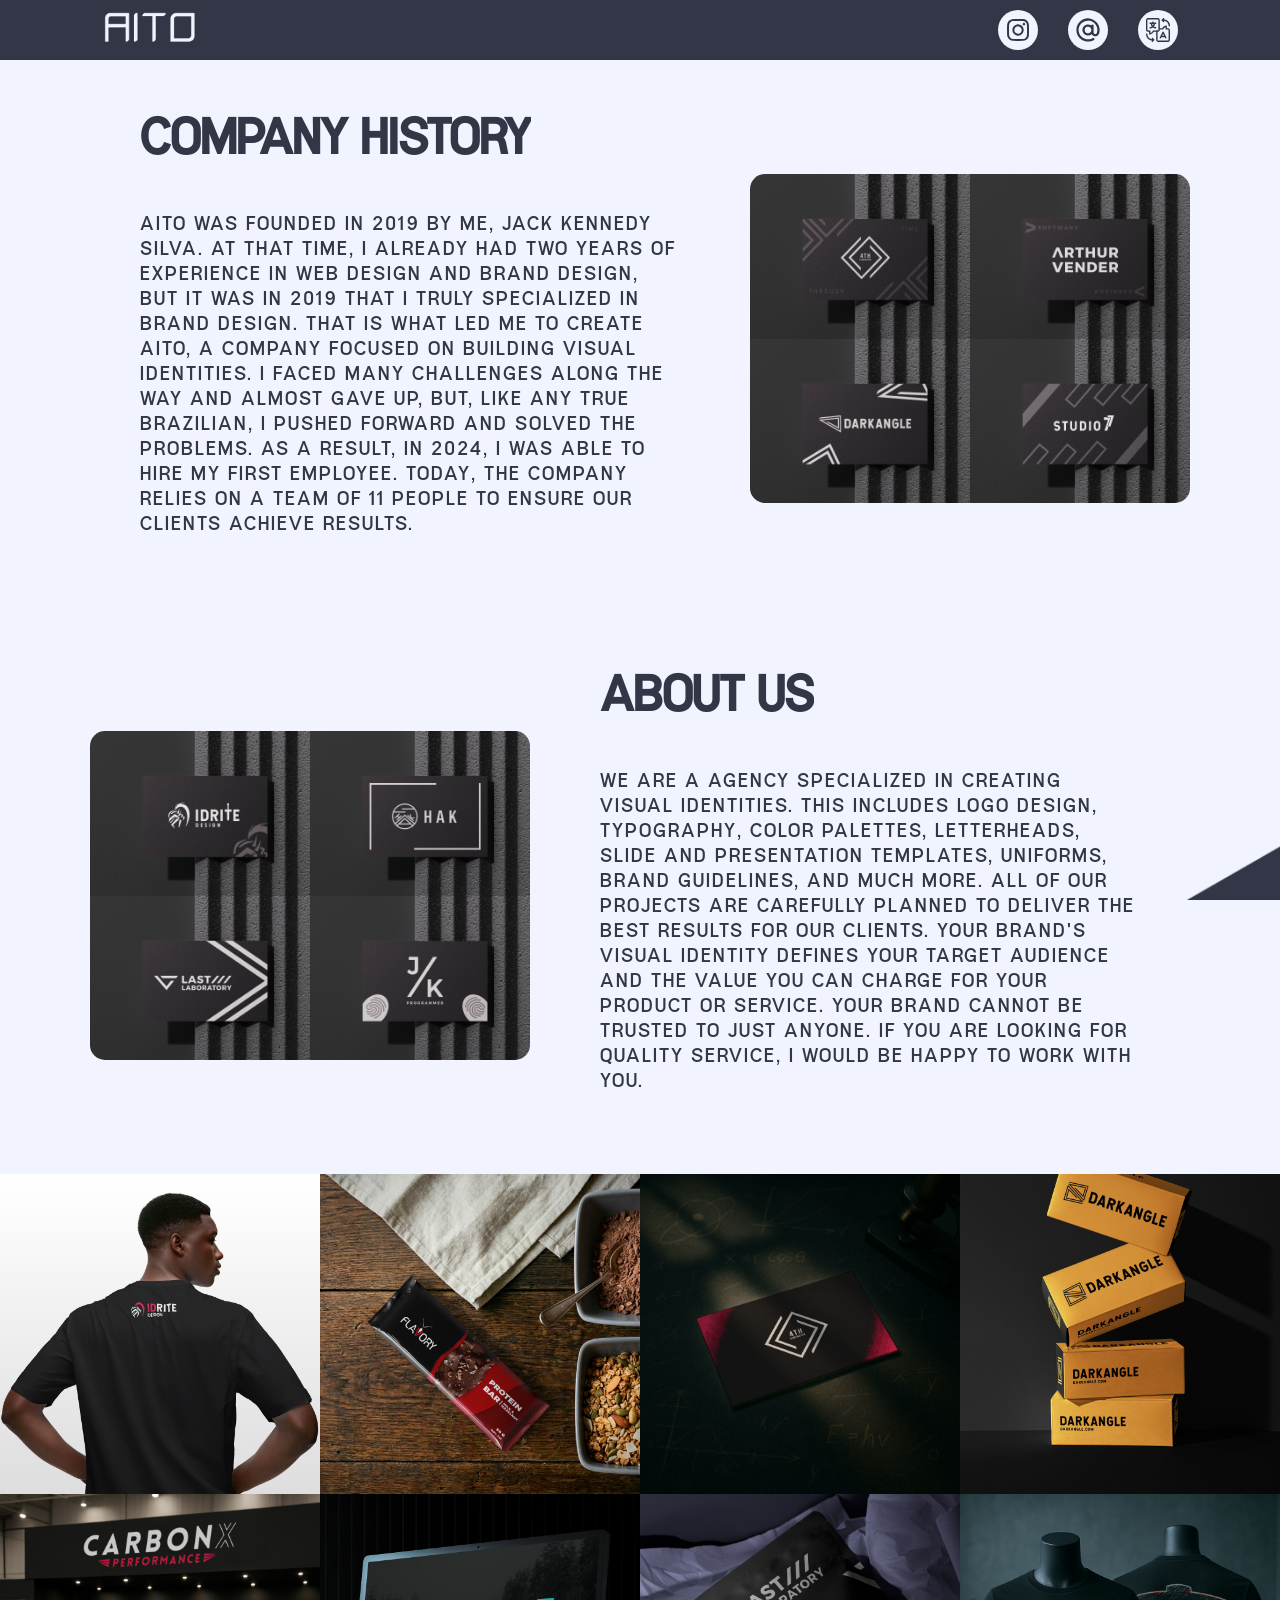
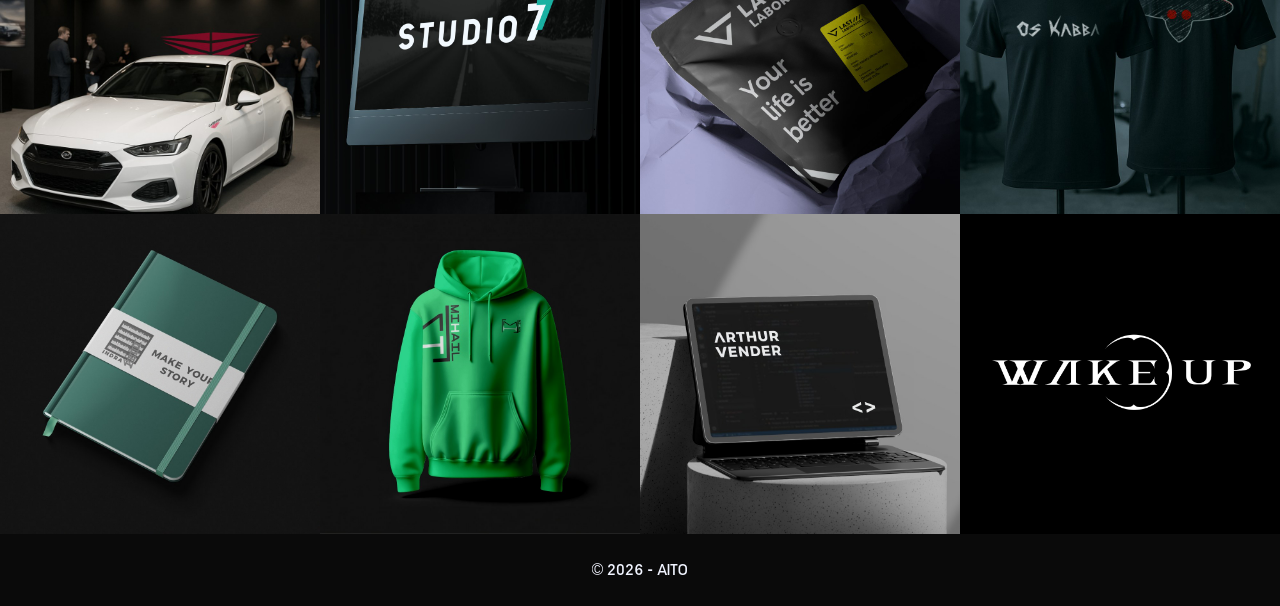
==== index.html @ 6f471131 "melhorias" ====
<!DOCTYPE html>
<html lang="en">
<head>
    <meta charset="UTF-8">
    <meta http-equiv="X-UA-Compatible" content="IE=edge">
    <meta name="viewport" content="width=device-width, initial-scale=1.0">
    <title>AITO</title>
   <link rel="shortcut icon" href="image/ico-p.ico" type="image/x-icon">
    <link rel="stylesheet" href="style/all.css">
</head>
<body>
    <nav>
        <a href="/"><img src="image/aito3.png" alt="" class="logo"></a>
        <div class="redes">
            <a href="https://www.instagram.com/aittobranding/"
             class="rds1 ani" target="_blank">
                <img src="image/instagram.svg" alt="">
            </a>
            <a href="mailto:aittobranding@gmail.com"
             class="rds2 ani" target="_blank">
                <img src="image/arroba.svg" alt="">
            </a>
              <a href="Pt-br.html"
             class="rds3 ani" target="_parent">
                <img src="image/traducao.svg" alt="">
            </a>
        </div>
    </nav>
    <img src="image/Mockup2.jpg" alt="" class="idrite">
    <main>
        <section class="abo">
            <div class="about">
                <div class="title">
                    <h2>Company History</h2>
                </div>
                <p class="iam">
                    AITO was founded in 2019 by me, Jack Kennedy Silva. At that time, I already had two years of experience in web design and brand design, but it was in 2019 that I truly specialized in brand design. That is what led me to create AITO, a company focused on building visual identities.

                    I faced many challenges along the way and almost gave up, but, like any true Brazilian, I pushed forward and solved the problems. As a result, in 2024, I was able to hire my first employee. Today, the company relies on a team of 11 people to ensure our clients achieve results.
                </p>
            </div>
            <div class="image">
                <img src="image/mockups/4th.jpg" alt="" class="img">
                <img src="image/mockups/arthur.jpg" alt="" class="img ">
                <img src="image/mockups/darkangle.jpg" alt="" class="img">
                <img src="image/mockups/studio7.jpg" alt="" class="img">
            </div>
            
            <div class="image">
                <img src="image/mockups/idrite.jpg" alt="" class="img tira">
                <img src="image/mockups/hak.jpg" alt="" class="img tira">
                <img src="image/mockups/last-lab.jpg" alt="" class="img tira">
                <img src="image/mockups/jk.jpg" alt="" class="img tira">
            </div>
            <div class="skill">
                <div class="title">
                    <h2>ABOUT US</h2>
                </div>
                <p class="iam">
                    We are a agency specialized in creating visual identities. This includes logo design, typography, color palettes, letterheads, slide and presentation templates, uniforms, brand guidelines, and much more. All of our projects are carefully planned to deliver the best results for our clients.

                    Your brand's visual identity defines your target audience and the value you can charge for your product or service. Your brand cannot be trusted to just anyone. If you are looking for quality service, I would be happy to work with you.
                </p>
            </div>
        </section>
        <section class="port-img">
            <img class="imgp" src="image/port/idrite/id.jpg" alt="">
            <img class="imgp" src="image/port/Flavory/Flavory.jpg" alt="">
            <img class="imgp" src="image/port/4th/4th1.jpg" alt="">
            <img class="imgp" src="image/port/dark/dark1.jpg" alt="">
            <img class="imgp" src="image/port/carbon/carb1.jpg" alt="">
            <img class="imgp" src="image/port/studio7/studio2.jpg" alt="">
            <img class="imgp" src="image/port/last/last1.jpg" alt="">
            <img class="imgp" src="image/port/os kabba/kabba1.jpg" alt="">
            <img class="imgp" src="image/port/indra/indra.jpg" alt="">
            <img class="imgp" src="image/port/mihail/mihail.jpg" alt="">
            <img class="imgp" src="image/port/arthur/vender.jpg" alt="">
            <img class="imgp" src="image/port/wake up/wake up2.png" alt="">
        </section>
    </main>
    <footer>
        <p>&copy 2026 - AITO</p>
    </footer>
</body>
</html>
---- style/all.css ----
@charset "UTF-8";

@font-face {
    font-family: "Halfre";
    src: url("../font/halfre.otf"); /* para IE */
    src: local("halfre"), url("../font/halfre.otf") format("truetype");
}
:root {
    --color1: #0a0a0a;
    --color2: #f1f4ff;
    --color3: #D0C8B4;
    --color4: #323646;
}
* {
    font-family: "halfre", Arial, Helvetica, sans-serif;
    margin: 0;
    padding: 0;
    overflow-x: hidden;
    box-sizing: border-box;
    color: var(--color4);
    transition: .2s;
    text-transform: uppercase;
}
html {
    scrollbar-width: none;
}
::-webkit-scrollbar {
    display: none;
}
body {
    background: var(--color2);
}
h2 {
    color: var(--color4);
}
a {
    text-decoration: none;
    color: var(--color1);
    transition: .3s;
    letter-spacing: 3px;
}
nav {
    display: flex;
    flex-direction: row;
    justify-content: space-between;
    align-items: center;
    width: 100vw;
    height: auto;
    background: var(--color4);
    padding: 5px 8%;
    padding-top: 5px;
}
.idrite {
    display: none;
}
.logo {
    height: 31px;
    width: 95px;
}
.rds1 {
   display: flex;
    justify-content: center;
    align-items: center;
    width: 40px;
    height: 40px;
    background: var(--color2);
    padding: 8px;
    border-radius: 50%;
    overflow: hidden;
}
.rds1 img {
    width: 40px;
    height: 22px;
}
.rds2 {
    display: flex;
    justify-content: center;
    align-items: center;
    width: 40px;
    height: 40px;
    background: var(--color2);
    padding: 8px;
    border-radius: 50%;
    overflow: hidden;
}
.rds3 {
    display: flex;
    justify-content: center;
    align-items: center;
    width: 40px;
    height: 40px;
    background: var(--color2);
    padding: 8px;
    border-radius: 50%;
    overflow: hidden;
}
.rds4 {
    display: flex;
    justify-content: center;
    align-items: center;
    width: 40px;
    height: 40px;
    background: var(--color3);
    padding: 8px;
    border-radius: 50%;
    overflow: hidden;
}
.ani:hover {
    animation: .2;
    display: flex;
    justify-content: center;
    align-items: center;
    width: 40px;
    height: 40px;
    background: var(--color2);
    padding: 8px;
    border-radius: 20%;
    overflow: hidden;
}
.ani1:hover {
    animation: .2;
    display: flex;
    justify-content: center;
    align-items: center;
    width: 40px;
    height: 40px;
    background: var(--color3);
    padding: 8px;
    border-radius: 20%;
    overflow: hidden;
}
.redes {
    display: flex;
    justify-content: flex-end;
    align-items: center;
    width: 50%;
    height: 50px;
    gap: 30px;
}
.main {
    display: flex;
    justify-content: center;
    align-items: center;
    height: 100vh;
    width: 100vw;
    background: var(--color2);
}
section{
    display: flex;
    flex-direction: column;
    align-items: center;
    justify-content: center;
    flex-wrap: wrap;
    width: 100vw;
    margin: auto;
    height: auto;
}
::selection{
    background: var(--color4);
    color: var(--color3);
}
.iam {
    font-size: 1.3em;
    letter-spacing: 2px;
    max-width: 800px;
    margin: 10px 0px;
}
.title {
    display: flex;
    justify-content: start;
    align-items: center;
    width: 100%;
    font-size: 2.13em;
    margin-bottom: 30px;
}
.image {
    display: flex;
    flex-direction: row;
    flex-wrap: wrap;
    justify-content: center;
    align-items: center;
    width: 40%;
    height: auto;
    overflow: hidden;
    border-radius: 15px;
}
.img {
    width: 50%;
    height: 50%;
}
.img:hover {
    scale: .9;
}
.abo {
    display: flex;
    flex-direction: row;
    justify-content: space-between;
    align-items: center;
    background: url(../image/fuji.png) var(--color2) center center no-repeat fixed;
    background-size: cover;
    height: auto;
    padding: 0px 90px;
    overflow: hidden;
}
.about {
    display: flex;
    flex-direction: column;
    justify-content: center;
    align-items: start;
    flex-wrap: nowrap;
    width: 60%;
    height: 100%;
    padding: 50px;
    padding-right: 70px;
    padding-bottom: 70px;
    overflow: hidden;
}
.skill {
    display: flex;
    flex-direction: column;
    justify-content: center;
    align-items: start;
    flex-wrap: wrap;
    width: 60%;
    height: 100%;
    padding: 50px;
    padding-left: 70px;
    padding-bottom: 70px;
    overflow: hidden;
}
.port-img {
    display: flex;
    flex-wrap: wrap;
    flex-direction: row;
    justify-content: center;
    align-items: center;
    height: auto;
    width: 100vw;
    background: var(--color4);
}
.imgp {
    height: 25%;
    width: 25%;
}
footer {
    display: flex;
    flex-direction: column;
    justify-content: center;
    align-items: center;
    background: var(--color1);
    width: 100vw;
    height: 8vh;
}
footer p {
    color: var(--color2);
}
footer p::selection {
    background: var(--color2);
    color: var(--color1);
}
@media (max-width: 1157px) {
    .image {
        display: flex;
        flex-direction: row;
        flex-wrap: nowrap;
        justify-content: center;
        align-items: center;
        width: 100%;
        height: auto;
        overflow: hidden;
        border-radius: 0px;
    }
    .img {
        width: 25%;
        height: 10%;
    }
    .idrite {
        display: none;
    }
    .abo {
        display: flex;
        flex-direction: column-reverse;
        justify-content: center;
        align-items: center;
        flex-wrap: nowrap;
        background: var(--color4);
        height: auto;
        padding: 0px;
    }
    .imgp {
        width: 50%;
        height: 50%;
    }
    .about {
        display: flex;
        flex-direction: column;
        justify-content: center;
        align-items: center;
        flex-wrap: nowrap;
        width: 90%;
        height: 100vh;
    }
    .skill {
        display: flex;
        flex-direction: column;
        justify-content: center;
        align-items: center;
        flex-wrap: nowrap;
        width: 90%;
        height: 100vh;
    }
    .iam {
        font-size: 1.2em;
        letter-spacing: 2px;
        max-width: 800px;
        margin: 10px 0px;
    }
    .title {
        display: flex;
        justify-content: start;
        align-items: center;
        width: 100%;
        font-size: 2em;
        margin-bottom: 10px;
    }
}

@media (max-width: 700px) {
    body {
        background: var(--color2) url('../image/Urban.jpg') center no-repeat fixed ;
        background-size: cover;
    }
    .logo {
    height: 25px;
    width: 80px;
    }
    .rds1 {
        display: flex;
        width: 38px;
        height: 38px;
        background: var(--color2);
        padding: 8px;
        border-radius: 50%;
    }
    .rds2 {
        display: flex;
        width: 38px;
        height: 38px;
        background: var(--color2);
        padding: 8px;
        border-radius: 50%;
    }
    .redes {
        display: flex;
        justify-content: flex-end;
        align-items: center;
        width: 50%;
        height: 50px;
        gap: 20px;
    }
    .idrite {
        display: flex;
        width: 100vw;
        height: auto;
    }
    .tira {
        display: none;
    }
    .title {
        justify-content: start;
        font-size: 1.5em;
    }
    .image {
        display: flex;
        flex-direction: row;
        flex-wrap: wrap;
        justify-content: center;
        align-items: center;
        width: 100%;
        height: auto;
        overflow: hidden;
        border-radius: 0px;
    }
    .img {
        width: 50%;
        height: 10%;
    }
    .abo {
        height: auto;
        background: var(--color2);
    }
    .skill {
        display: flex;
        flex-direction: column;
        justify-content: center;
        align-items: center;
        flex-wrap: nowrap;
        width: 90%;
        height: 100%;
        padding: 35px;
        padding-bottom: 50px;
        overflow: hidden;
    }
    .imgp {
        width: 50%;
        height: 50%;
    }
    .about {
        display: flex;
        flex-direction: column;
        justify-content: center;
        align-items: center;
        flex-wrap: nowrap;
        width: 90%;
        height: 100%;
        padding: 35px;
        padding-bottom: 50px;
        overflow: hidden;
    }
    .iam {
        font-size: 1em;
        letter-spacing: 2px;
        max-width: 800px;
        margin: 10px 0px;
    }
}
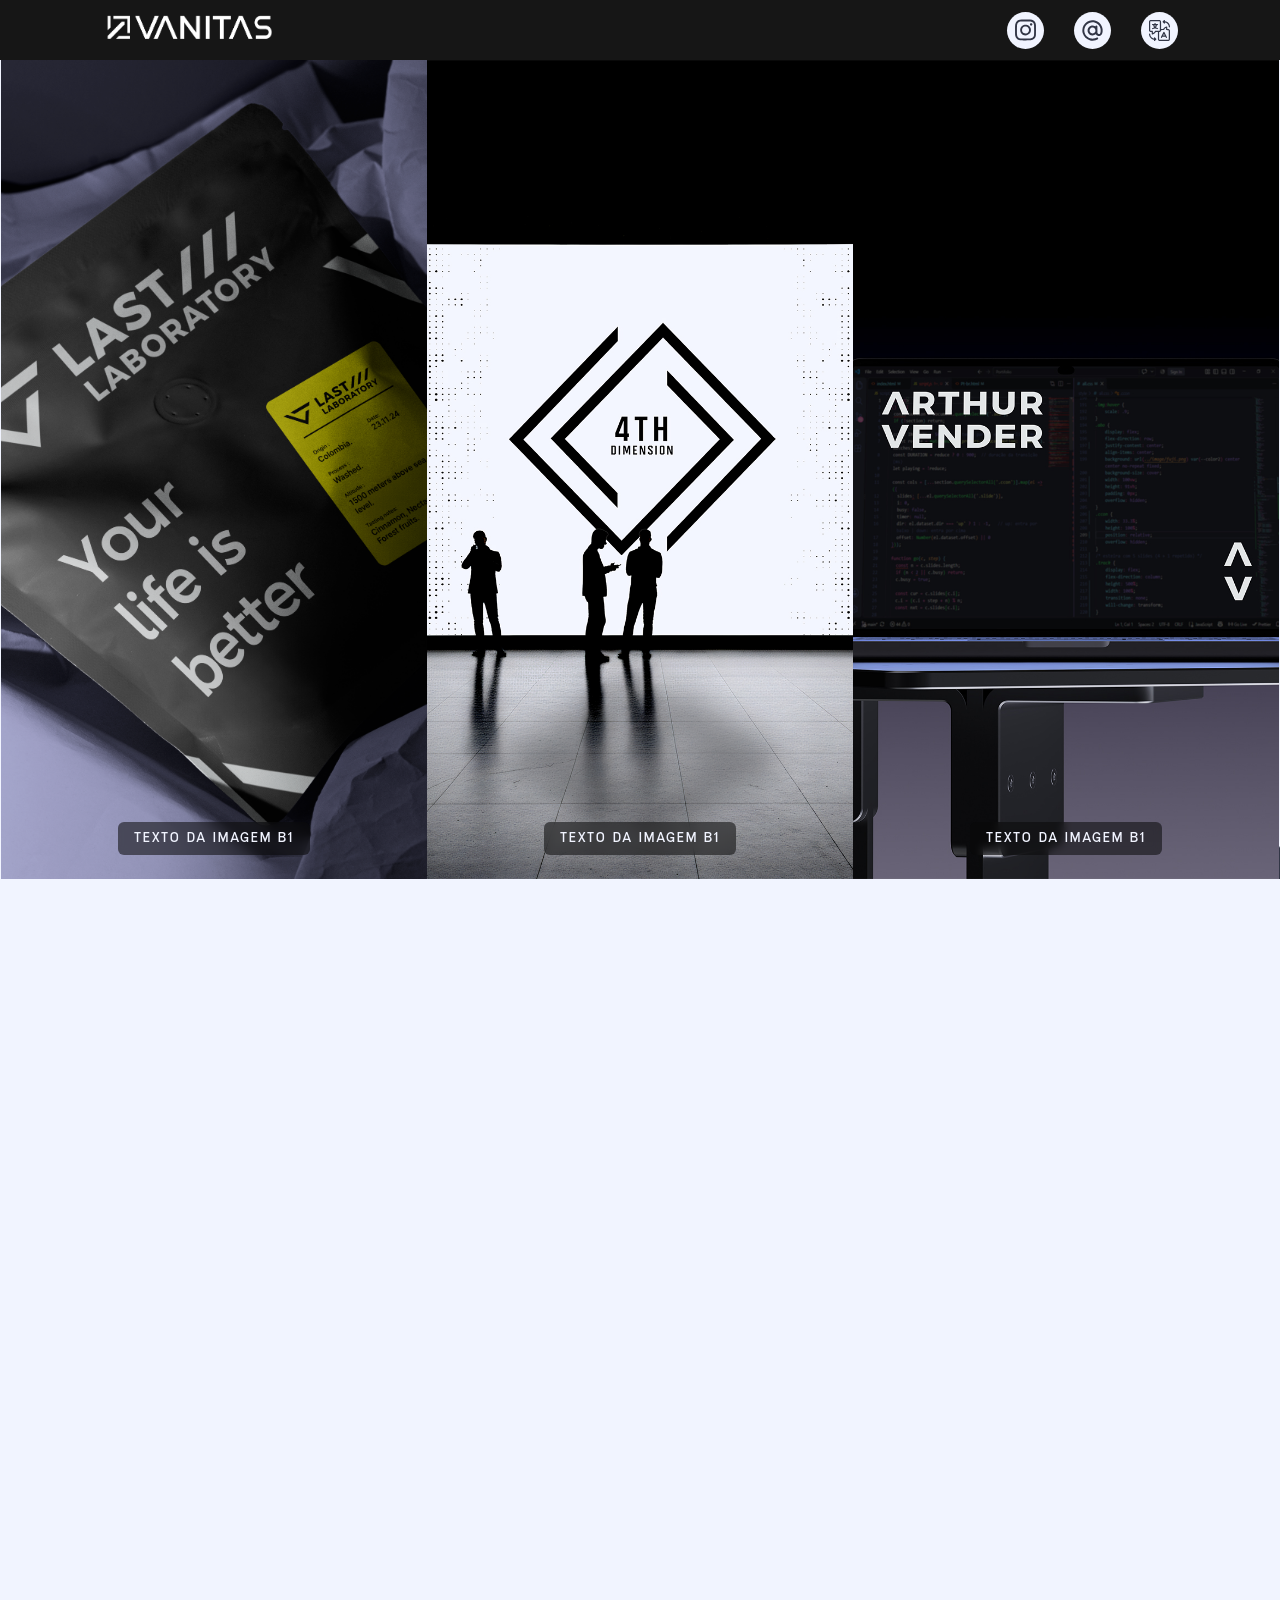
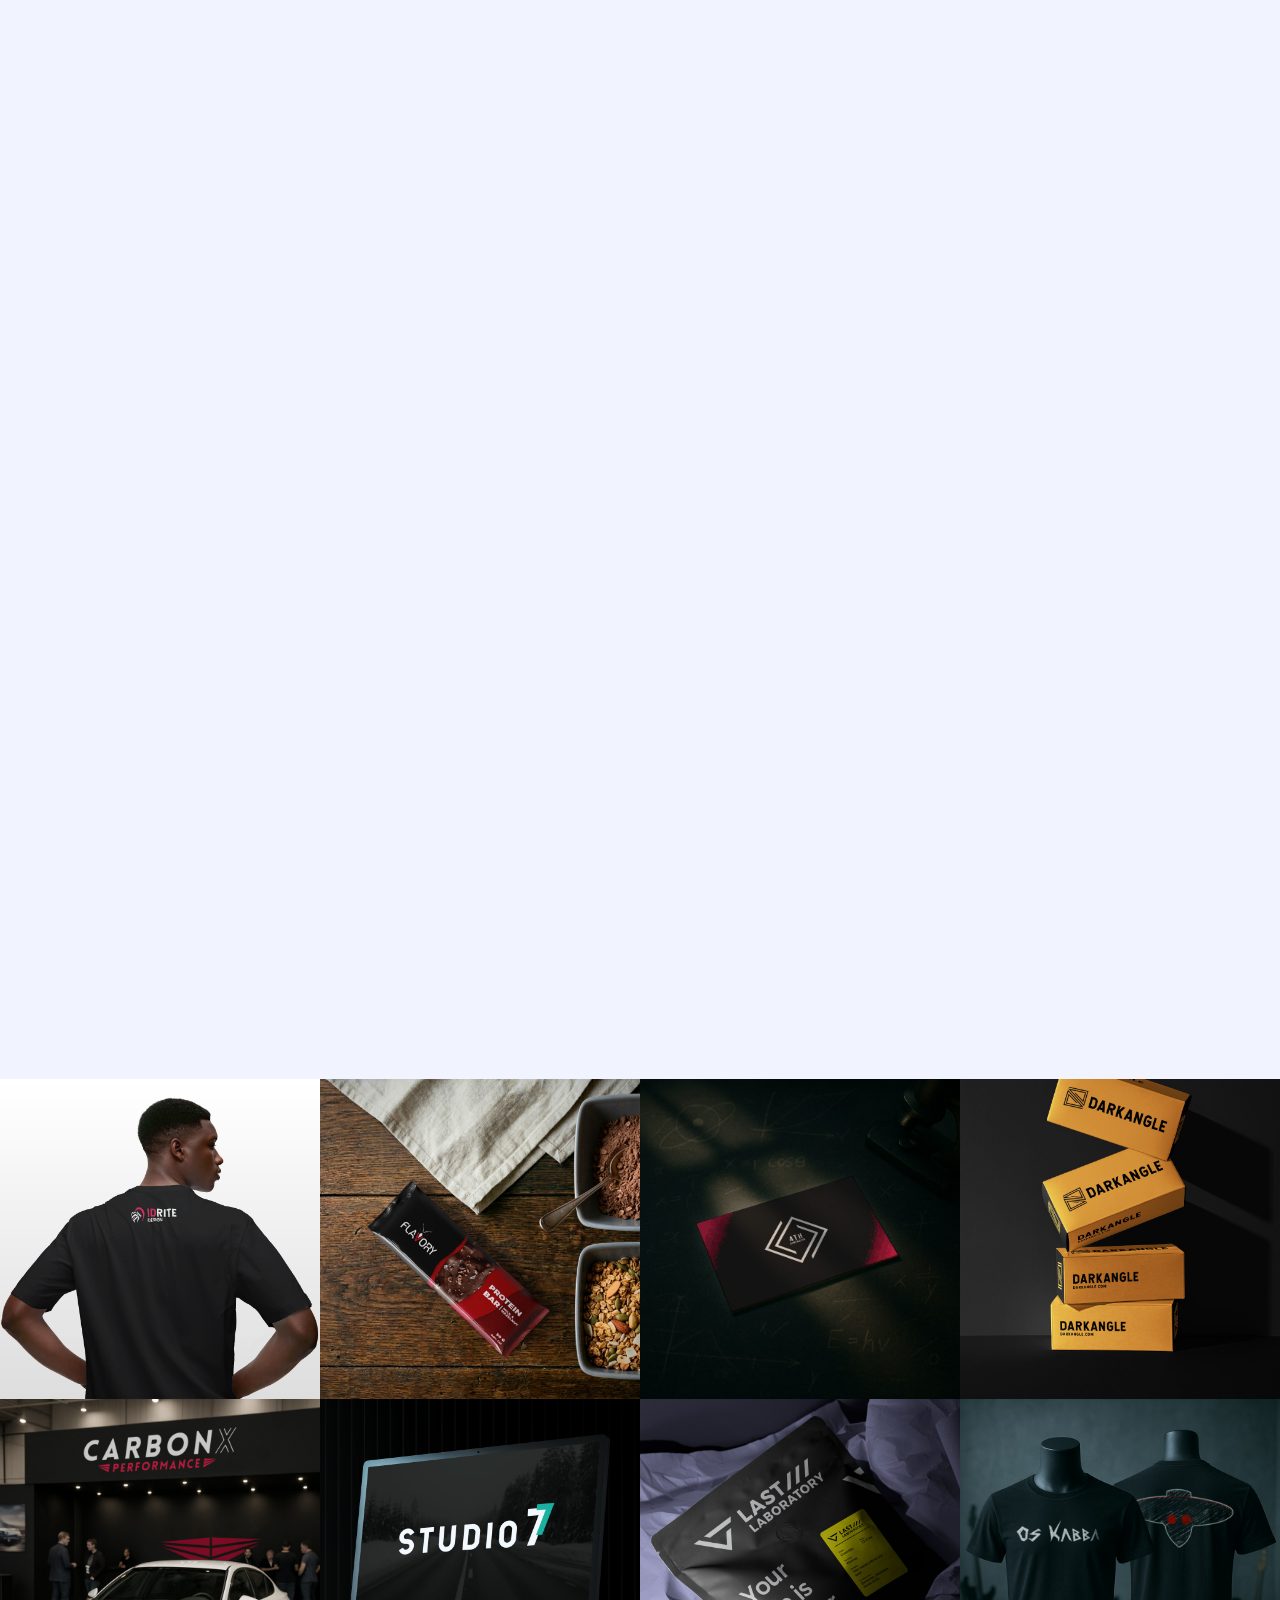
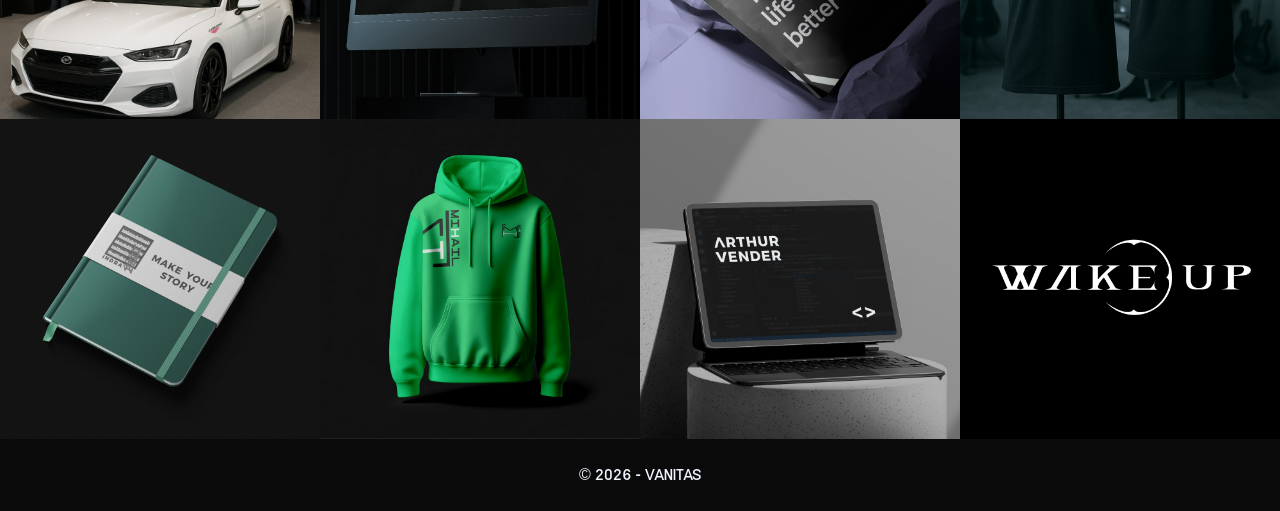
==== commit e15966c8: "segurança" ====
--- a/index.html
+++ b/index.html
@@ -4,13 +4,13 @@
     <meta charset="UTF-8">
     <meta http-equiv="X-UA-Compatible" content="IE=edge">
     <meta name="viewport" content="width=device-width, initial-scale=1.0">
-    <title>AITO</title>
-   <link rel="shortcut icon" href="image/ico-p.ico" type="image/x-icon">
+    <title>VANITAS</title>
+   <link rel="shortcut icon" href="image/favicon1.ico" type="image/x-icon">
     <link rel="stylesheet" href="style/all.css">
 </head>
 <body>
     <nav>
-        <a href="/"><img src="image/aito3.png" alt="" class="logo"></a>
+        <a href="/"><img src="image/vanitas.png" alt="" class="logo"></a>
         <div class="redes">
             <a href="https://www.instagram.com/aittobranding/"
              class="rds1 ani" target="_blank">
@@ -26,42 +26,40 @@
             </a>
         </div>
     </nav>
-    <img src="image/Mockup2.jpg" alt="" class="idrite">
     <main>
         <section class="abo">
-            <div class="about">
-                <div class="title">
-                    <h2>Company History</h2>
+            <div class="ccon carr1">
+                <div class="track down">
+                <figure class="slide"><img src="image/slider/lastlab.png" alt="Descrição da imagem B1"><figcaption>Texto da imagem B1</figcaption></figure>
+                <figure class="slide"><img src="image/slider/coffee.png" alt="Descrição da imagem B2"><figcaption>Texto da imagem B2</figcaption></figure>
+                <figure class="slide"><img src="image/slider/darkangle.png" alt="Descrição da imagem B3"><figcaption>Texto da imagem B3</figcaption></figure>
+                <figure class="slide"><img src="image/slider/img4.png" alt="Descrição da imagem B4"><figcaption>Texto da imagem B4</figcaption></figure>
+                <figure class="slide" aria-hidden="true"><img src="image/slider/lastlab.png" alt=""><figcaption>Texto da imagem B1</figcaption></figure>
                 </div>
-                <p class="iam">
-                    AITO was founded in 2019 by me, Jack Kennedy Silva. At that time, I already had two years of experience in web design and brand design, but it was in 2019 that I truly specialized in brand design. That is what led me to create AITO, a company focused on building visual identities.
+            </div>
 
-                    I faced many challenges along the way and almost gave up, but, like any true Brazilian, I pushed forward and solved the problems. As a result, in 2024, I was able to hire my first employee. Today, the company relies on a team of 11 people to ensure our clients achieve results.
-                </p>
+            <div class="ccon carr2">
+                <div class="track up">
+                <figure class="slide"><img src="image/slider2/Screen(3).jpg" alt="Descrição da imagem B1"><figcaption>Texto da imagem B1</figcaption></figure>
+                <figure class="slide"><img src="image/slider2/Exhibition.jpg" alt="Descrição da imagem B2"><figcaption>Texto da imagem B2</figcaption></figure>
+                <figure class="slide"><img src="image/slider2/flavory.png" alt="Descrição da imagem B3"><figcaption>Texto da imagem B3</figcaption></figure>
+                <figure class="slide"><img src="image/slider2/studio2.jpg" alt="Descrição da imagem B4"><figcaption>Texto da imagem B4</figcaption></figure>
+                <figure class="slide" aria-hidden="true"><img src="image/slider2/Screen(3).jpg" alt=""><figcaption>Texto da imagem B1</figcaption></figure>
+                </div>
             </div>
-            <div class="image">
-                <img src="image/mockups/4th.jpg" alt="" class="img">
-                <img src="image/mockups/arthur.jpg" alt="" class="img ">
-                <img src="image/mockups/darkangle.jpg" alt="" class="img">
-                <img src="image/mockups/studio7.jpg" alt="" class="img">
+
+            <div class="ccon carr3">
+                <div class="track down">
+                <figure class="slide"><img src="image/slider3/macbook.jpg" alt="Descrição da imagem B1"><figcaption>Texto da imagem B1</figcaption></figure>
+                <figure class="slide"><img src="image/slider3/T-Shirt.jpg" alt="Descrição da imagem B2"><figcaption>Texto da imagem B2</figcaption></figure>
+                <figure class="slide"><img src="image/slider3/wake.jpg" alt="Descrição da imagem B3"><figcaption>Texto da imagem B3</figcaption></figure>
+                <figure class="slide"><img src="image/slider3/Bottle.jpg" alt="Descrição da imagem B4"><figcaption>Texto da imagem B4</figcaption></figure>
+                <figure class="slide" aria-hidden="true"><img src="image/slider3/macbook.jpg" alt=""><figcaption>Texto da imagem B1</figcaption></figure>
+                </div>
             </div>
-            
-            <div class="image">
-                <img src="image/mockups/idrite.jpg" alt="" class="img tira">
-                <img src="image/mockups/hak.jpg" alt="" class="img tira">
-                <img src="image/mockups/last-lab.jpg" alt="" class="img tira">
-                <img src="image/mockups/jk.jpg" alt="" class="img tira">
-            </div>
-            <div class="skill">
-                <div class="title">
-                    <h2>ABOUT US</h2>
-                </div>
-                <p class="iam">
-                    We are a agency specialized in creating visual identities. This includes logo design, typography, color palettes, letterheads, slide and presentation templates, uniforms, brand guidelines, and much more. All of our projects are carefully planned to deliver the best results for our clients.
+        </section>
+        <section class="textabout">
 
-                    Your brand's visual identity defines your target audience and the value you can charge for your product or service. Your brand cannot be trusted to just anyone. If you are looking for quality service, I would be happy to work with you.
-                </p>
-            </div>
         </section>
         <section class="port-img">
             <img class="imgp" src="image/port/idrite/id.jpg" alt="">
@@ -79,7 +77,7 @@
         </section>
     </main>
     <footer>
-        <p>&copy 2026 - AITO</p>
+        <p>&copy 2026 - VANITAS</p>
     </footer>
 </body>
 </html>
--- a/style/all.css
+++ b/style/all.css
@@ -9,7 +9,7 @@
     --color1: #0a0a0a;
     --color2: #f1f4ff;
     --color3: #D0C8B4;
-    --color4: #323646;
+    --color4: #161616;
 }
 * {
     font-family: "halfre", Arial, Helvetica, sans-serif;
@@ -54,15 +54,15 @@
     display: none;
 }
 .logo {
-    height: 31px;
-    width: 95px;
+    height: 29px;
+    width: 174px;
 }
 .rds1 {
    display: flex;
     justify-content: center;
     align-items: center;
-    width: 40px;
-    height: 40px;
+    width: 37px;
+    height: 37px;
     background: var(--color2);
     padding: 8px;
     border-radius: 50%;
@@ -76,8 +76,8 @@
     display: flex;
     justify-content: center;
     align-items: center;
-    width: 40px;
-    height: 40px;
+    width: 37px;
+    height: 37px;
     background: var(--color2);
     padding: 8px;
     border-radius: 50%;
@@ -87,8 +87,8 @@
     display: flex;
     justify-content: center;
     align-items: center;
-    width: 40px;
-    height: 40px;
+    width: 37px;
+    height: 37px;
     background: var(--color2);
     padding: 8px;
     border-radius: 50%;
@@ -98,8 +98,8 @@
     display: flex;
     justify-content: center;
     align-items: center;
-    width: 40px;
-    height: 40px;
+    width: 37px;
+    height: 37px;
     background: var(--color3);
     padding: 8px;
     border-radius: 50%;
@@ -194,39 +194,101 @@
 .abo {
     display: flex;
     flex-direction: row;
-    justify-content: space-between;
+    justify-content: center;
     align-items: center;
     background: url(../image/fuji.png) var(--color2) center center no-repeat fixed;
     background-size: cover;
-    height: auto;
-    padding: 0px 90px;
-    overflow: hidden;
-}
-.about {
+    width: 100vw;
+    height: 91vh;
+    padding: 0px;
+    overflow: hidden;
+}
+.ccon {
+    width: 33.3%;
+    height: 100%;
+    position: relative;
+    overflow: hidden;
+}
+/* esteira com 5 slides (4 + 1 repetido) */
+.track {
     display: flex;
     flex-direction: column;
-    justify-content: center;
-    align-items: start;
-    flex-wrap: nowrap;
-    width: 60%;
+    height: 500%;
+    width: 100%;
+    transition: none;
+    will-change: transform;
+}
+.track.up   { animation: subir 10s ease-in-out infinite; }
+.track.down { animation: descer 10s ease-in-out infinite; }
+
+/* a carr3 começa defasada para as colunas não trocarem juntas */
+.carr3 .track { animation-delay: -2.5s; }
+.carr1 .track { animation-delay: 0s; }
+
+.slide {
+    position: relative;
+    flex: 1;
+    width: 100%;
+    overflow: hidden;
+}
+.slide img {
+    width: 100%;
     height: 100%;
-    padding: 50px;
-    padding-right: 70px;
-    padding-bottom: 70px;
-    overflow: hidden;
-}
-.skill {
-    display: flex;
-    flex-direction: column;
-    justify-content: center;
-    align-items: start;
-    flex-wrap: wrap;
-    width: 60%;
-    height: 100%;
-    padding: 50px;
-    padding-left: 70px;
-    padding-bottom: 70px;
-    overflow: hidden;
+    object-fit: cover;
+    display: block;
+}
+.slide figcaption {
+    position: absolute;
+    left: 50%;
+    bottom: 24px;
+    transform: translateX(-50%);
+    width: max-content;
+    max-width: 85%;
+    padding: 8px 16px;
+    text-align: center;
+    font-size: .9em;
+    letter-spacing: 2px;
+    color: var(--color2);
+    background: rgba(10, 10, 10, .55);
+    backdrop-filter: blur(4px);
+    border-radius: 6px;
+}
+
+/* cada slide fica parado ~4s e depois desliza em ~1s */
+@keyframes subir {
+    0%, 20%   { transform: translateY(0); }
+    25%, 45%  { transform: translateY(-20%); }
+    50%, 70%  { transform: translateY(-40%); }
+    75%, 95%  { transform: translateY(-60%); }
+    100%      { transform: translateY(-80%); }
+}
+@keyframes descer {
+    0%, 20%   { transform: translateY(-80%); }
+    25%, 45%  { transform: translateY(-60%); }
+    50%, 70%  { transform: translateY(-40%); }
+    75%, 95%  { transform: translateY(-20%); }
+    100%      { transform: translateY(0); }
+}
+
+/* pausa ao passar o mouse */
+/* .abo:hover .track { animation-play-state: paused; } */
+
+/* respeita quem desativa animações */
+@media (prefers-reduced-motion: reduce) {
+    .track { animation: none; }
+}
+
+/* tablet e celular: mantém 3 colunas lado a lado */
+@media (max-width: 1157px) {
+    .abo { flex-direction: row; height: 80vh; }
+    .ccon { width: 33.3%; height: 100%; }
+}
+@media (max-width: 700px) {
+    .slide figcaption { font-size: .65em; letter-spacing: 1px; padding: 6px 10px; bottom: 14px; }
+}
+.textabout {
+    width: 100vw;
+    height: 200vh;
 }
 .port-img {
     display: flex;
@@ -259,6 +321,12 @@
     color: var(--color1);
 }
 @media (max-width: 1157px) {
+    .carr3 {
+        display: none;
+    }
+    .carr2, .carr1 {
+        width: 50%;
+    }
     .image {
         display: flex;
         flex-direction: row;
@@ -277,15 +345,7 @@
     .idrite {
         display: none;
     }
-    .abo {
-        display: flex;
-        flex-direction: column-reverse;
-        justify-content: center;
-        align-items: center;
-        flex-wrap: nowrap;
-        background: var(--color4);
-        height: auto;
-        padding: 0px;
+    .abo { flex-direction: row; height: 80vh;
     }
     .imgp {
         width: 50%;
@@ -330,6 +390,13 @@
         background: var(--color2) url('../image/Urban.jpg') center no-repeat fixed ;
         background-size: cover;
     }
+    .carr2,
+    .carr3 {
+        display: none;
+    }
+    .carr1 {
+        width: 100%;
+    }
     .logo {
     height: 25px;
     width: 80px;
@@ -385,9 +452,7 @@
         width: 50%;
         height: 10%;
     }
-    .abo {
-        height: auto;
-        background: var(--color2);
+    .abo { flex-direction: row; height: 80vh;
     }
     .skill {
         display: flex;
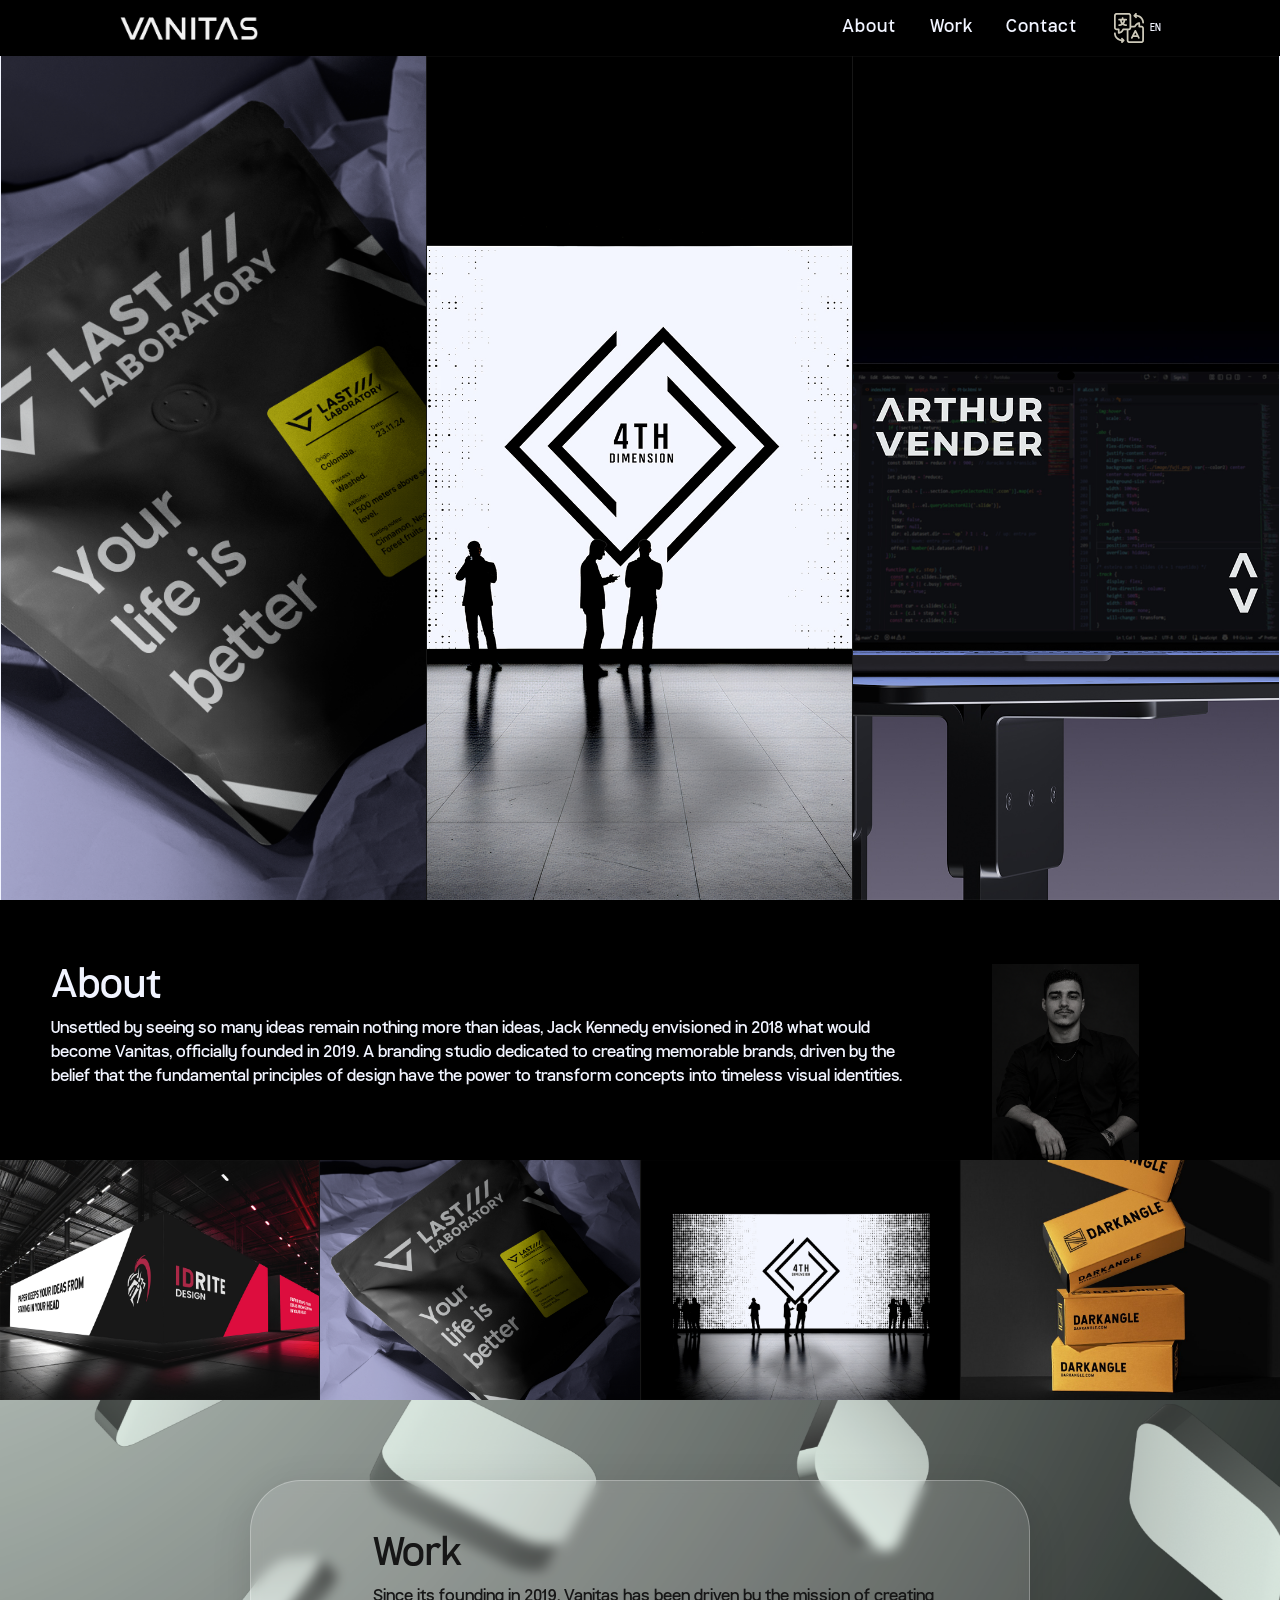
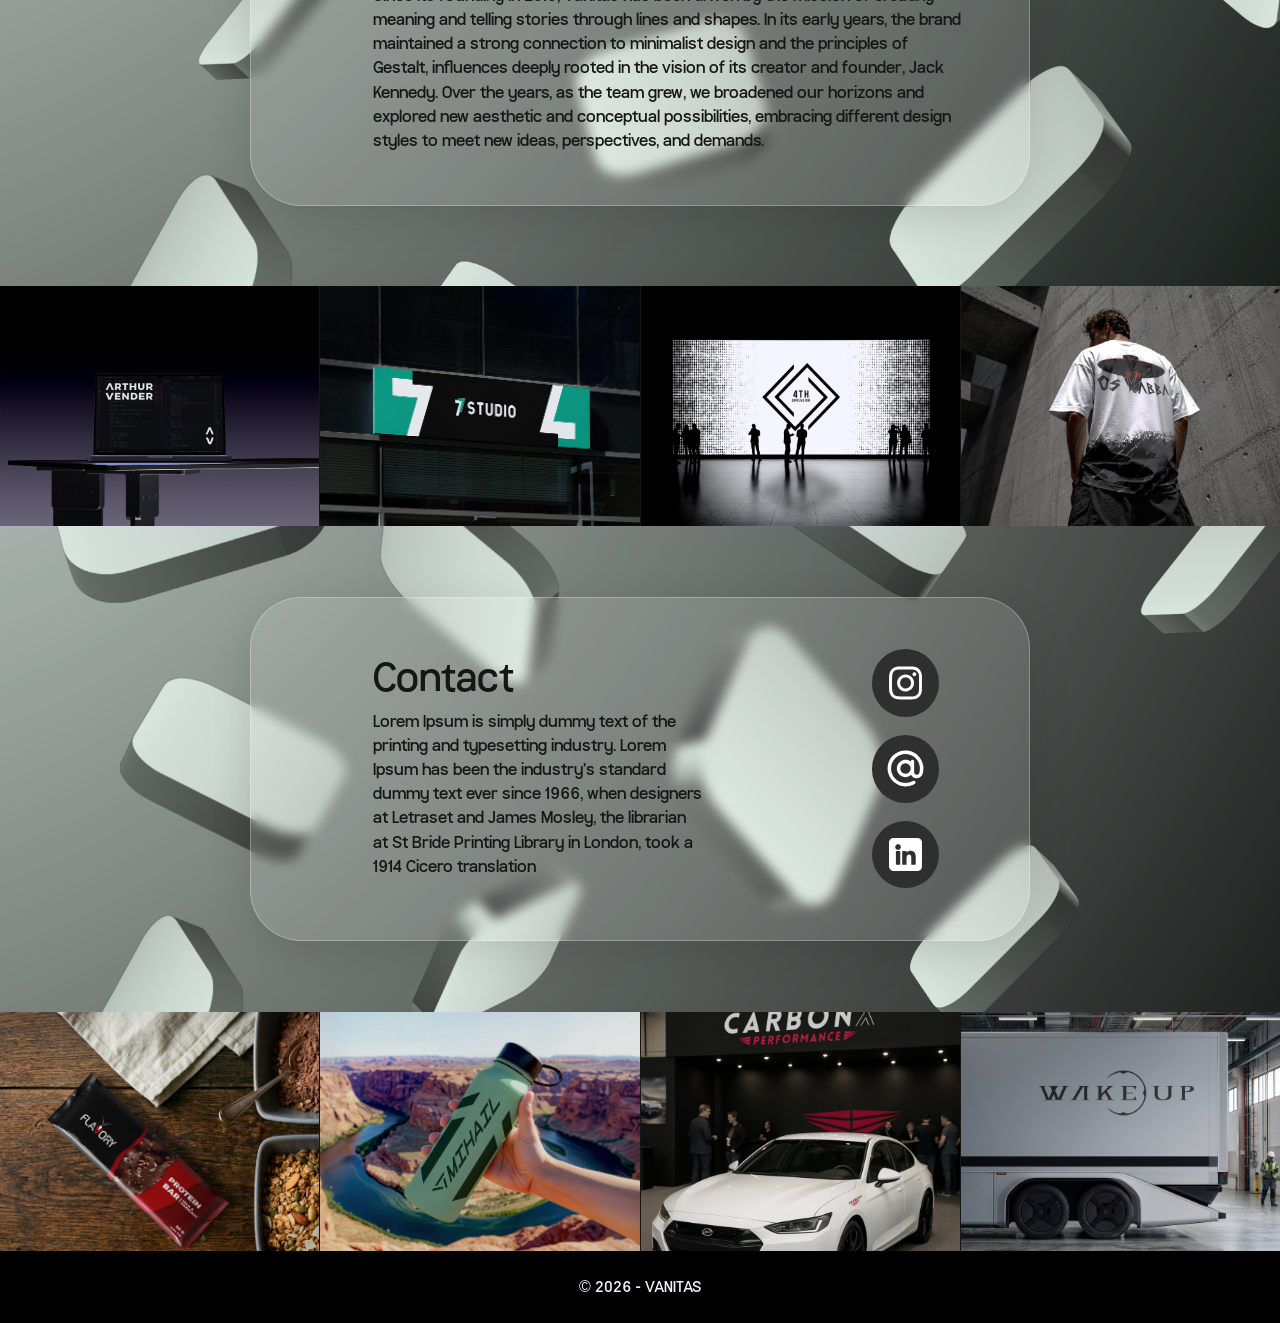
==== commit 6a75ee36: "obra" ====
--- a/index.html
+++ b/index.html
@@ -2,82 +2,111 @@
 <html lang="en">
 <head>
     <meta charset="UTF-8">
-    <meta http-equiv="X-UA-Compatible" content="IE=edge">
     <meta name="viewport" content="width=device-width, initial-scale=1.0">
     <title>VANITAS</title>
-   <link rel="shortcut icon" href="image/favicon1.ico" type="image/x-icon">
+    <link rel="shortcut icon" href="image/favicon1.ico" type="image/x-icon">
     <link rel="stylesheet" href="style/all.css">
 </head>
 <body>
     <nav>
-        <a href="/"><img src="image/vanitas.png" alt="" class="logo"></a>
-        <div class="redes">
-            <a href="https://www.instagram.com/aittobranding/"
-             class="rds1 ani" target="_blank">
-                <img src="image/instagram.svg" alt="">
-            </a>
-            <a href="mailto:aittobranding@gmail.com"
-             class="rds2 ani" target="_blank">
-                <img src="image/arroba.svg" alt="">
-            </a>
-              <a href="Pt-br.html"
-             class="rds3 ani" target="_parent">
-                <img src="image/traducao.svg" alt="">
-            </a>
+        <a href="#top" class="logo-link"><img src="image/vanitas.png" alt="VANITAS" class="logo"></a>
+        <div class="menu">
+            <a href="#about" data-i18n="nav_about">About</a>
+            <a href="#work" data-i18n="nav_work">Work</a>
+            <a href="#contact" data-i18n="nav_contact">Contact</a>
+            <button type="button" id="langBtn" class="lang-btn" aria-label="Language">
+                <img src="image/traducao.svg" alt=""><span id="langCode">EN</span>
+            </button>
         </div>
     </nav>
-    <main>
+    <main id="top">
         <section class="abo">
             <div class="ccon carr1">
                 <div class="track down">
-                <figure class="slide"><img src="image/slider/lastlab.png" alt="Descrição da imagem B1"><figcaption>Texto da imagem B1</figcaption></figure>
-                <figure class="slide"><img src="image/slider/coffee.png" alt="Descrição da imagem B2"><figcaption>Texto da imagem B2</figcaption></figure>
-                <figure class="slide"><img src="image/slider/darkangle.png" alt="Descrição da imagem B3"><figcaption>Texto da imagem B3</figcaption></figure>
-                <figure class="slide"><img src="image/slider/img4.png" alt="Descrição da imagem B4"><figcaption>Texto da imagem B4</figcaption></figure>
-                <figure class="slide" aria-hidden="true"><img src="image/slider/lastlab.png" alt=""><figcaption>Texto da imagem B1</figcaption></figure>
+                <figure class="slide"><img src="image/slider/lastlab.png" alt=""></figure>
+                <figure class="slide"><img src="image/slider/coffee.png" alt=""></figure>
+                <figure class="slide"><img src="image/slider/darkangle.png" alt=""></figure>
+                <figure class="slide"><img src="image/slider/img4.png" alt=""></figure>
+                <figure class="slide" aria-hidden="true"><img src="image/slider/lastlab.png" alt=""></figure>
                 </div>
             </div>
-
             <div class="ccon carr2">
                 <div class="track up">
-                <figure class="slide"><img src="image/slider2/Screen(3).jpg" alt="Descrição da imagem B1"><figcaption>Texto da imagem B1</figcaption></figure>
-                <figure class="slide"><img src="image/slider2/Exhibition.jpg" alt="Descrição da imagem B2"><figcaption>Texto da imagem B2</figcaption></figure>
-                <figure class="slide"><img src="image/slider2/flavory.png" alt="Descrição da imagem B3"><figcaption>Texto da imagem B3</figcaption></figure>
-                <figure class="slide"><img src="image/slider2/studio2.jpg" alt="Descrição da imagem B4"><figcaption>Texto da imagem B4</figcaption></figure>
-                <figure class="slide" aria-hidden="true"><img src="image/slider2/Screen(3).jpg" alt=""><figcaption>Texto da imagem B1</figcaption></figure>
+                <figure class="slide"><img src="image/slider2/Screen(3).jpg" alt=""></figure>
+                <figure class="slide"><img src="image/slider2/Exhibition.jpg" alt=""></figure>
+                <figure class="slide"><img src="image/slider2/flavory.png" alt=""></figure>
+                <figure class="slide"><img src="image/slider2/studio2.jpg" alt=""></figure>
+                <figure class="slide" aria-hidden="true"><img src="image/slider2/Screen(3).jpg" alt=""></figure>
                 </div>
             </div>
-
             <div class="ccon carr3">
                 <div class="track down">
-                <figure class="slide"><img src="image/slider3/macbook.jpg" alt="Descrição da imagem B1"><figcaption>Texto da imagem B1</figcaption></figure>
-                <figure class="slide"><img src="image/slider3/T-Shirt.jpg" alt="Descrição da imagem B2"><figcaption>Texto da imagem B2</figcaption></figure>
-                <figure class="slide"><img src="image/slider3/wake.jpg" alt="Descrição da imagem B3"><figcaption>Texto da imagem B3</figcaption></figure>
-                <figure class="slide"><img src="image/slider3/Bottle.jpg" alt="Descrição da imagem B4"><figcaption>Texto da imagem B4</figcaption></figure>
-                <figure class="slide" aria-hidden="true"><img src="image/slider3/macbook.jpg" alt=""><figcaption>Texto da imagem B1</figcaption></figure>
+                <figure class="slide"><img src="image/slider3/macbook.jpg" alt=""></figure>
+                <figure class="slide"><img src="image/slider3/T-Shirt.jpg" alt=""></figure>
+                <figure class="slide"><img src="image/slider3/wake.jpg" alt=""></figure>
+                <figure class="slide"><img src="image/slider3/Bottle.jpg" alt=""></figure>
+                <figure class="slide" aria-hidden="true"><img src="image/slider3/macbook.jpg" alt=""></figure>
                 </div>
             </div>
         </section>
-        <section class="textabout">
 
+        <section class="sec sec-about" id="about">
+            <div class="about-txt">
+                <h2 data-i18n="about_title">About</h2>
+                <p data-i18n="about_text"></p>
+            </div>
+            <img class="retrato" src="image/Retrato.png" alt="">
         </section>
+
         <section class="port-img">
-            <img class="imgp" src="image/port/idrite/id.jpg" alt="">
-            <img class="imgp" src="image/port/Flavory/Flavory.jpg" alt="">
-            <img class="imgp" src="image/port/4th/4th1.jpg" alt="">
+            <img class="imgp" src="image/slider2/Exhibition.jpg" alt="">
+            <img class="imgp" src="image/slider/lastlab.png" alt="">
+            <img class="imgp" src="image/slider2/Screen(3).jpg" alt="">
             <img class="imgp" src="image/port/dark/dark1.jpg" alt="">
-            <img class="imgp" src="image/port/carbon/carb1.jpg" alt="">
-            <img class="imgp" src="image/port/studio7/studio2.jpg" alt="">
-            <img class="imgp" src="image/port/last/last1.jpg" alt="">
-            <img class="imgp" src="image/port/os kabba/kabba1.jpg" alt="">
-            <img class="imgp" src="image/port/indra/indra.jpg" alt="">
-            <img class="imgp" src="image/port/mihail/mihail.jpg" alt="">
-            <img class="imgp" src="image/port/arthur/vender.jpg" alt="">
-            <img class="imgp" src="image/port/wake up/wake up2.png" alt="">
+        </section>
+
+        <section class="sec sec-work" id="work">
+            <div class="glass">
+                <div class="glass-txt">
+                    <h2 data-i18n="work_title">Work</h2>
+                    <p data-i18n="work_text"></p>
+                </div>
+            </div>
+        </section>
+
+        <section class="port-img">
+            <img class="imgp" src="image/slider3/macbook.jpg" alt="">
+            <img class="imgp" src="image/slider2/studio2.jpg" alt="">
+            <img class="imgp" src="image/slider2/Screen(3).jpg" alt="">
+            <img class="imgp" src="image/slider3/T-Shirt.jpg" alt="">
+        </section>
+
+        <section class="sec sec-contact" id="contact">
+            <div class="glass">
+                <div class="glass-txt contact-row">
+                    <div class="contact-txt">
+                        <h2 data-i18n="contact_title">Contact</h2>
+                        <p data-i18n="contact_text"></p>
+                    </div>
+                    <div class="social">
+                        <a class="soc insta" href="https://www.instagram.com/aittobranding/" target="_blank" rel="noopener" aria-label="Instagram"><img src="image/instagram.svg" alt=""></a>
+                        <a class="soc" href="mailto:aittobranding@gmail.com" aria-label="E-mail"><img src="image/arroba.svg" alt=""></a>
+                        <a class="soc lin" href="mailto:aittobranding@gmail.com" aria-label="E-mail"><img src="image/linkedin.svg" alt=""></a>
+                    </div>
+                </div>
+            </div>
+        </section>
+
+        <section class="port-img">
+            <img class="imgp" src="image/slider2/flavory.png" alt="">
+            <img class="imgp" src="image/slider3/Bottle.jpg" alt="">
+            <img class="imgp" src="image/slider2/carb1.jpg" alt="">
+            <img class="imgp" src="image/slider3/wake.jpg" alt="">
         </section>
     </main>
     <footer>
-        <p>&copy 2026 - VANITAS</p>
+        <p>&copy; 2026 - VANITAS</p>
     </footer>
+    <script src="js/lang.js"></script>
 </body>
-</html>+</html>
--- a/style/all.css
+++ b/style/all.css
@@ -1,491 +1,171 @@
 @charset "UTF-8";
-
 @font-face {
     font-family: "Halfre";
-    src: url("../font/halfre.otf"); /* para IE */
-    src: local("halfre"), url("../font/halfre.otf") format("truetype");
+    src: local("halfre"), url("../font/halfre.otf") format("opentype");
 }
 :root {
     --color1: #0a0a0a;
     --color2: #f1f4ff;
-    --color3: #D0C8B4;
+    --color3: #697268;
     --color4: #161616;
+    --nav-h: 56px;
 }
 * {
-    font-family: "halfre", Arial, Helvetica, sans-serif;
+    font-family: "halfre", Arial, Helvetica, "PingFang SC", "Microsoft YaHei", "Hiragino Sans", "Yu Gothic", "Noto Sans CJK SC", sans-serif;
     margin: 0;
     padding: 0;
-    overflow-x: hidden;
     box-sizing: border-box;
     color: var(--color4);
     transition: .2s;
     text-transform: uppercase;
 }
-html {
-    scrollbar-width: none;
+html { scrollbar-width: none; scroll-behavior: smooth; }
+::-webkit-scrollbar { display: none; }
+body { background: var(--color2); overflow-x: hidden; padding-top: var(--nav-h); }
+a { text-decoration: none; color: var(--color1); letter-spacing: 3px; }
+::selection { background: var(--color4); color: var(--color3); }
+section { display: flex; flex-direction: column; align-items: center; justify-content: center; width: 100%; }
+
+/* NAV */
+nav {
+    position: fixed; top: 0; left: 0; z-index: 50;
+    display: flex; justify-content: space-between; align-items: center;
+    width: 100%; height: var(--nav-h);
+    background: #000; padding: 0 8%;
 }
-::-webkit-scrollbar {
-    display: none;
+.logo { height: 29px; width: 174px; display: block; }
+.menu { display: flex; align-items: center; gap: clamp(16px, 2.6vw, 38px); }
+nav .menu a { color: var(--color2); text-transform: none; letter-spacing: 1px; font-size: 1.15em; }
+nav .menu a:hover, nav .menu a.active { color: var(--color3); }
+.lang-btn {
+    display: flex; align-items: center; gap: 6px;
+    background: none; border: 0; cursor: pointer; padding: 4px;
 }
-body {
-    background: var(--color2);
-}
-h2 {
-    color: var(--color4);
-}
-a {
-    text-decoration: none;
-    color: var(--color1);
-    transition: .3s;
-    letter-spacing: 3px;
-}
-nav {
-    display: flex;
+.lang-btn img { width: 30px; height: 30px; filter: invert(1); }
+.lang-btn span { color: var(--color2); font-size: .8em; text-transform: none; min-width: 2.2em; text-align: left; }
+.lang-btn:hover img { transform: scale(1.1); }
+.lang-btn:focus-visible, nav a:focus-visible { outline: 2px solid var(--color3); outline-offset: 3px; }
+
+/* HERO (carrosséis) */
+.abo {
     flex-direction: row;
-    justify-content: space-between;
-    align-items: center;
-    width: 100vw;
-    height: auto;
-    background: var(--color4);
-    padding: 5px 8%;
-    padding-top: 5px;
-}
-.idrite {
-    display: none;
-}
-.logo {
-    height: 29px;
-    width: 174px;
-}
-.rds1 {
-   display: flex;
-    justify-content: center;
-    align-items: center;
-    width: 37px;
-    height: 37px;
-    background: var(--color2);
-    padding: 8px;
-    border-radius: 50%;
+    background: var(--color2) center center no-repeat fixed;
+    background-size: cover;
+    height: calc(100vh - var(--nav-h));
     overflow: hidden;
 }
-.rds1 img {
-    width: 40px;
-    height: 22px;
-}
-.rds2 {
-    display: flex;
-    justify-content: center;
-    align-items: center;
-    width: 37px;
-    height: 37px;
-    background: var(--color2);
-    padding: 8px;
-    border-radius: 50%;
-    overflow: hidden;
-}
-.rds3 {
-    display: flex;
-    justify-content: center;
-    align-items: center;
-    width: 37px;
-    height: 37px;
-    background: var(--color2);
-    padding: 8px;
-    border-radius: 50%;
-    overflow: hidden;
-}
-.rds4 {
-    display: flex;
-    justify-content: center;
-    align-items: center;
-    width: 37px;
-    height: 37px;
-    background: var(--color3);
-    padding: 8px;
-    border-radius: 50%;
-    overflow: hidden;
-}
-.ani:hover {
-    animation: .2;
-    display: flex;
-    justify-content: center;
-    align-items: center;
-    width: 40px;
-    height: 40px;
-    background: var(--color2);
-    padding: 8px;
-    border-radius: 20%;
-    overflow: hidden;
-}
-.ani1:hover {
-    animation: .2;
-    display: flex;
-    justify-content: center;
-    align-items: center;
-    width: 40px;
-    height: 40px;
-    background: var(--color3);
-    padding: 8px;
-    border-radius: 20%;
-    overflow: hidden;
-}
-.redes {
-    display: flex;
-    justify-content: flex-end;
-    align-items: center;
-    width: 50%;
-    height: 50px;
-    gap: 30px;
-}
-.main {
-    display: flex;
-    justify-content: center;
-    align-items: center;
-    height: 100vh;
-    width: 100vw;
-    background: var(--color2);
-}
-section{
-    display: flex;
-    flex-direction: column;
-    align-items: center;
-    justify-content: center;
-    flex-wrap: wrap;
-    width: 100vw;
-    margin: auto;
-    height: auto;
-}
-::selection{
-    background: var(--color4);
-    color: var(--color3);
-}
-.iam {
-    font-size: 1.3em;
-    letter-spacing: 2px;
-    max-width: 800px;
-    margin: 10px 0px;
-}
-.title {
-    display: flex;
-    justify-content: start;
-    align-items: center;
-    width: 100%;
-    font-size: 2.13em;
-    margin-bottom: 30px;
-}
-.image {
-    display: flex;
-    flex-direction: row;
-    flex-wrap: wrap;
-    justify-content: center;
-    align-items: center;
-    width: 40%;
-    height: auto;
-    overflow: hidden;
-    border-radius: 15px;
-}
-.img {
-    width: 50%;
-    height: 50%;
-}
-.img:hover {
-    scale: .9;
-}
-.abo {
-    display: flex;
-    flex-direction: row;
-    justify-content: center;
-    align-items: center;
-    background: url(../image/fuji.png) var(--color2) center center no-repeat fixed;
-    background-size: cover;
-    width: 100vw;
-    height: 91vh;
-    padding: 0px;
-    overflow: hidden;
-}
-.ccon {
-    width: 33.3%;
-    height: 100%;
-    position: relative;
-    overflow: hidden;
-}
-/* esteira com 5 slides (4 + 1 repetido) */
-.track {
-    display: flex;
-    flex-direction: column;
-    height: 500%;
-    width: 100%;
-    transition: none;
-    will-change: transform;
-}
+.ccon { width: 33.3%; height: 100%; position: relative; overflow: hidden; border-right: 1px solid var(--color4); background: #e1e1e1; }
+.ccon:last-child { border-right: 0; }
+.track { display: flex; flex-direction: column; height: 500%; width: 100%; transition: none; will-change: transform; }
 .track.up   { animation: subir 10s ease-in-out infinite; }
 .track.down { animation: descer 10s ease-in-out infinite; }
-
-/* a carr3 começa defasada para as colunas não trocarem juntas */
 .carr3 .track { animation-delay: -2.5s; }
 .carr1 .track { animation-delay: 0s; }
-
-.slide {
-    position: relative;
-    flex: 1;
-    width: 100%;
-    overflow: hidden;
+.slide { position: relative; flex: 1; width: 100%; overflow: hidden; }
+.slide img { width: 100%; height: 100%; object-fit: cover; display: block; }
+.slide figcaption {
+    position: absolute; left: 50%; bottom: 24px; transform: translateX(-50%);
+    width: max-content; max-width: 85%; padding: 8px 16px; text-align: center;
+    font-size: .9em; letter-spacing: 2px; color: var(--color2);
+    background: rgba(10, 10, 10, .55); backdrop-filter: blur(4px); border-radius: 6px;
 }
-.slide img {
-    width: 100%;
-    height: 100%;
-    object-fit: cover;
-    display: block;
-}
-.slide figcaption {
-    position: absolute;
-    left: 50%;
-    bottom: 24px;
-    transform: translateX(-50%);
-    width: max-content;
-    max-width: 85%;
-    padding: 8px 16px;
-    text-align: center;
-    font-size: .9em;
-    letter-spacing: 2px;
-    color: var(--color2);
-    background: rgba(10, 10, 10, .55);
-    backdrop-filter: blur(4px);
-    border-radius: 6px;
-}
-
-/* cada slide fica parado ~4s e depois desliza em ~1s */
 @keyframes subir {
-    0%, 20%   { transform: translateY(0); }
-    25%, 45%  { transform: translateY(-20%); }
-    50%, 70%  { transform: translateY(-40%); }
-    75%, 95%  { transform: translateY(-60%); }
-    100%      { transform: translateY(-80%); }
+    0%, 20% { transform: translateY(0); } 25%, 45% { transform: translateY(-20%); }
+    50%, 70% { transform: translateY(-40%); } 75%, 95% { transform: translateY(-60%); }
+    100% { transform: translateY(-80%); }
 }
 @keyframes descer {
-    0%, 20%   { transform: translateY(-80%); }
-    25%, 45%  { transform: translateY(-60%); }
-    50%, 70%  { transform: translateY(-40%); }
-    75%, 95%  { transform: translateY(-20%); }
-    100%      { transform: translateY(0); }
+    0%, 20% { transform: translateY(-80%); } 25%, 45% { transform: translateY(-60%); }
+    50%, 70% { transform: translateY(-40%); } 75%, 95% { transform: translateY(-20%); }
+    100% { transform: translateY(0); }
 }
+@media (prefers-reduced-motion: reduce) { .track { animation: none; } html { scroll-behavior: auto; } }
 
-/* pausa ao passar o mouse */
-/* .abo:hover .track { animation-play-state: paused; } */
+/* SEÇÕES */
+.sec { scroll-margin-top: var(--nav-h); }
+.sec *, .sec { text-transform: none; }
+.sec-about {
+    flex-direction: row; justify-content: space-between; align-items: stretch;
+    background: url(../image/bg/about.png) center / cover no-repeat, #000;
+    padding: clamp(40px, 5vw, 80px) 11% 0 4%;
+    min-height: clamp(260px, 20vw, 340px);
+}
+.about-txt { max-width: 880px; padding-bottom: 40px; }
+.sec-about h2, .sec-about p { color: var(--color2); }
+.sec h2 { font-size: clamp(1.9em, 3.2vw, 2.8em); font-weight: normal; line-height: 1.1; margin-bottom: 8px; }
+.sec p { font-size: clamp(1em, 1.35vw, 1.3em); line-height: 1.4; }
+.retrato { align-self: flex-end; width: clamp(140px, 11.5vw, 190px); height: auto; display: block; }
 
-/* respeita quem desativa animações */
-@media (prefers-reduced-motion: reduce) {
-    .track { animation: none; }
+.sec-work, .sec-contact {
+    min-height: clamp(480px, 38vw, 700px); padding: 60px 0;
+    background: url(../image/bg/work.png) center / cover no-repeat, linear-gradient(110deg, #252525 0%, #252525 55%, #12251f 100%);
 }
+.sec-contact { background-image: url(../image/bg/contact.png), linear-gradient(110deg, #252525 0%, #252525 55%, #252525 100%); }
+.glass {
+    width: 61%; border-radius: clamp(28px, 4vw, 60px); padding: clamp(32px, 4vw, 64px) 5%;
+    background: rgba(255, 255, 255, .14);
+    border: 1px solid rgba(255, 255, 255, .28);
+    -webkit-backdrop-filter: blur(6px); backdrop-filter: blur(6px);
+    box-shadow: 0 10px 40px rgba(0, 0, 0, .12);
+}
+.glass-txt { padding-left: 9%; max-width: 100%; }
+.sec-work .glass-txt { max-width: 780px; }
+.contact-row { display: flex; align-items: center; justify-content: space-between; gap: 6%; padding: 0 4% 0 9%; }
+.contact-txt { max-width: 330px; }
+.social { display: flex; flex-direction: column; gap: 18px; }
+.soc {
+    display: flex; align-items: center; justify-content: center;
+    width: clamp(56px, 5.3vw, 80px); height: clamp(56px, 5.3vw, 80px);
+    background: #2f2f2f; border-radius: 50%;
+}
+.soc img { width: 55%; height: 55%; object-fit: contain;}
+.insta img {width: 65%; height: 65%;}
+.lin img {width: 48%; height: 48%;}
+.soc:hover { transform: scale(1.08); }
+.soc:focus-visible { outline: 2px solid var(--color2); outline-offset: 3px; }
 
-/* tablet e celular: mantém 3 colunas lado a lado */
+/* GRADE ESTÁTICA */
+.port-img {
+    display: grid; grid-template-columns: repeat(4, 1fr); gap: 1px;
+    width: 100%; background: var(--color4);
+}
+.imgp { width: 100%; aspect-ratio: 4 / 3; object-fit: cover; display: block; background: #dcdcdc; }
+
+footer { display: flex; justify-content: center; align-items: center; background: #000; width: 100%; height: 8vh; min-height: 44px; }
+footer p { color: var(--color2); }
+footer p::selection { background: var(--color2); color: var(--color1); }
+
+/* TABLET */
 @media (max-width: 1157px) {
-    .abo { flex-direction: row; height: 80vh; }
-    .ccon { width: 33.3%; height: 100%; }
+    .abo { height: 80vh; }
+    .carr3 { display: none; }
+    .carr2, .carr1 { width: 50%; }
+    .sec-about { padding: 48px 6% 0 6%; }
+    .glass { width: 86%; }
+    .glass-txt { padding-left: 4%; }
+    .contact-row { padding: 0 4%; }
+    .port-img { grid-template-columns: repeat(2, 1fr); }
 }
+/* CELULAR */
 @media (max-width: 700px) {
+    :root { --nav-h: 52px; }
+    body { background: var(--color2) url('../image/Urban.jpg') center no-repeat fixed; background-size: cover; }
+    nav { padding: 0 4%; }
+    .logo { height: 25px; width: 80px; }
+    .menu { gap: 12px; }
+    nav .menu a { font-size: .85em; letter-spacing: 0; }
+    .lang-btn img { width: 24px; height: 24px; }
+    .lang-btn span { font-size: .7em; min-width: 0; }
+    .carr2 { display: none; }
+    .carr1 { width: 100%; }
     .slide figcaption { font-size: .65em; letter-spacing: 1px; padding: 6px 10px; bottom: 14px; }
+    .sec-about { flex-direction: column; align-items: center; padding: 36px 6% 0; }
+    .about-txt { padding-bottom: 28px; }
+    .retrato { align-self: center; width: 45%; max-width: 200px; }
+    .sec-work, .sec-contact { min-height: 0; padding: 40px 0; }
+    .glass { width: 92%; padding: 28px 6%; }
+    .glass-txt { padding-left: 0; }
+    .contact-row { flex-direction: column; align-items: flex-start; gap: 24px; padding: 0; }
+    .contact-txt { max-width: 100%; }
+    .social { flex-direction: row; gap: 14px; }
 }
-.textabout {
-    width: 100vw;
-    height: 200vh;
-}
-.port-img {
-    display: flex;
-    flex-wrap: wrap;
-    flex-direction: row;
-    justify-content: center;
-    align-items: center;
-    height: auto;
-    width: 100vw;
-    background: var(--color4);
-}
-.imgp {
-    height: 25%;
-    width: 25%;
-}
-footer {
-    display: flex;
-    flex-direction: column;
-    justify-content: center;
-    align-items: center;
-    background: var(--color1);
-    width: 100vw;
-    height: 8vh;
-}
-footer p {
-    color: var(--color2);
-}
-footer p::selection {
-    background: var(--color2);
-    color: var(--color1);
-}
-@media (max-width: 1157px) {
-    .carr3 {
-        display: none;
-    }
-    .carr2, .carr1 {
-        width: 50%;
-    }
-    .image {
-        display: flex;
-        flex-direction: row;
-        flex-wrap: nowrap;
-        justify-content: center;
-        align-items: center;
-        width: 100%;
-        height: auto;
-        overflow: hidden;
-        border-radius: 0px;
-    }
-    .img {
-        width: 25%;
-        height: 10%;
-    }
-    .idrite {
-        display: none;
-    }
-    .abo { flex-direction: row; height: 80vh;
-    }
-    .imgp {
-        width: 50%;
-        height: 50%;
-    }
-    .about {
-        display: flex;
-        flex-direction: column;
-        justify-content: center;
-        align-items: center;
-        flex-wrap: nowrap;
-        width: 90%;
-        height: 100vh;
-    }
-    .skill {
-        display: flex;
-        flex-direction: column;
-        justify-content: center;
-        align-items: center;
-        flex-wrap: nowrap;
-        width: 90%;
-        height: 100vh;
-    }
-    .iam {
-        font-size: 1.2em;
-        letter-spacing: 2px;
-        max-width: 800px;
-        margin: 10px 0px;
-    }
-    .title {
-        display: flex;
-        justify-content: start;
-        align-items: center;
-        width: 100%;
-        font-size: 2em;
-        margin-bottom: 10px;
-    }
-}
-
-@media (max-width: 700px) {
-    body {
-        background: var(--color2) url('../image/Urban.jpg') center no-repeat fixed ;
-        background-size: cover;
-    }
-    .carr2,
-    .carr3 {
-        display: none;
-    }
-    .carr1 {
-        width: 100%;
-    }
-    .logo {
-    height: 25px;
-    width: 80px;
-    }
-    .rds1 {
-        display: flex;
-        width: 38px;
-        height: 38px;
-        background: var(--color2);
-        padding: 8px;
-        border-radius: 50%;
-    }
-    .rds2 {
-        display: flex;
-        width: 38px;
-        height: 38px;
-        background: var(--color2);
-        padding: 8px;
-        border-radius: 50%;
-    }
-    .redes {
-        display: flex;
-        justify-content: flex-end;
-        align-items: center;
-        width: 50%;
-        height: 50px;
-        gap: 20px;
-    }
-    .idrite {
-        display: flex;
-        width: 100vw;
-        height: auto;
-    }
-    .tira {
-        display: none;
-    }
-    .title {
-        justify-content: start;
-        font-size: 1.5em;
-    }
-    .image {
-        display: flex;
-        flex-direction: row;
-        flex-wrap: wrap;
-        justify-content: center;
-        align-items: center;
-        width: 100%;
-        height: auto;
-        overflow: hidden;
-        border-radius: 0px;
-    }
-    .img {
-        width: 50%;
-        height: 10%;
-    }
-    .abo { flex-direction: row; height: 80vh;
-    }
-    .skill {
-        display: flex;
-        flex-direction: column;
-        justify-content: center;
-        align-items: center;
-        flex-wrap: nowrap;
-        width: 90%;
-        height: 100%;
-        padding: 35px;
-        padding-bottom: 50px;
-        overflow: hidden;
-    }
-    .imgp {
-        width: 50%;
-        height: 50%;
-    }
-    .about {
-        display: flex;
-        flex-direction: column;
-        justify-content: center;
-        align-items: center;
-        flex-wrap: nowrap;
-        width: 90%;
-        height: 100%;
-        padding: 35px;
-        padding-bottom: 50px;
-        overflow: hidden;
-    }
-    .iam {
-        font-size: 1em;
-        letter-spacing: 2px;
-        max-width: 800px;
-        margin: 10px 0px;
-    }
-}
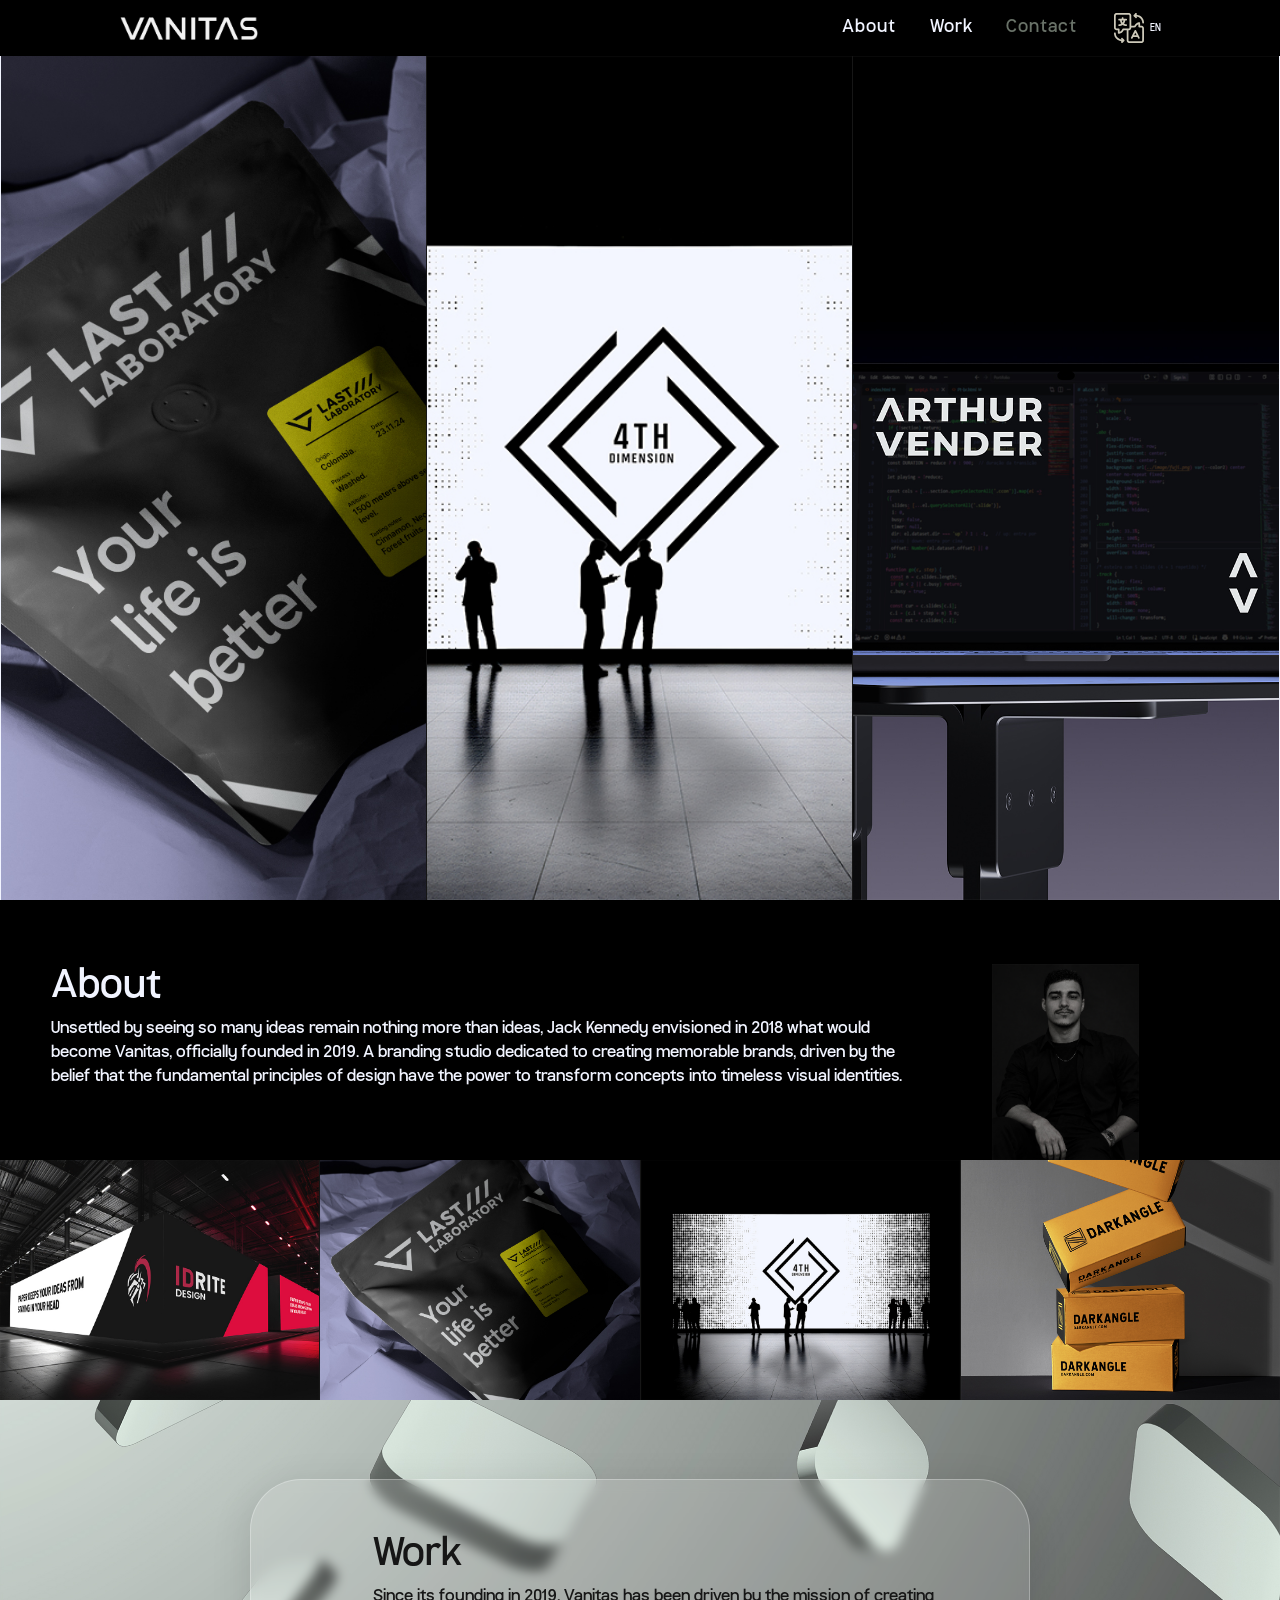
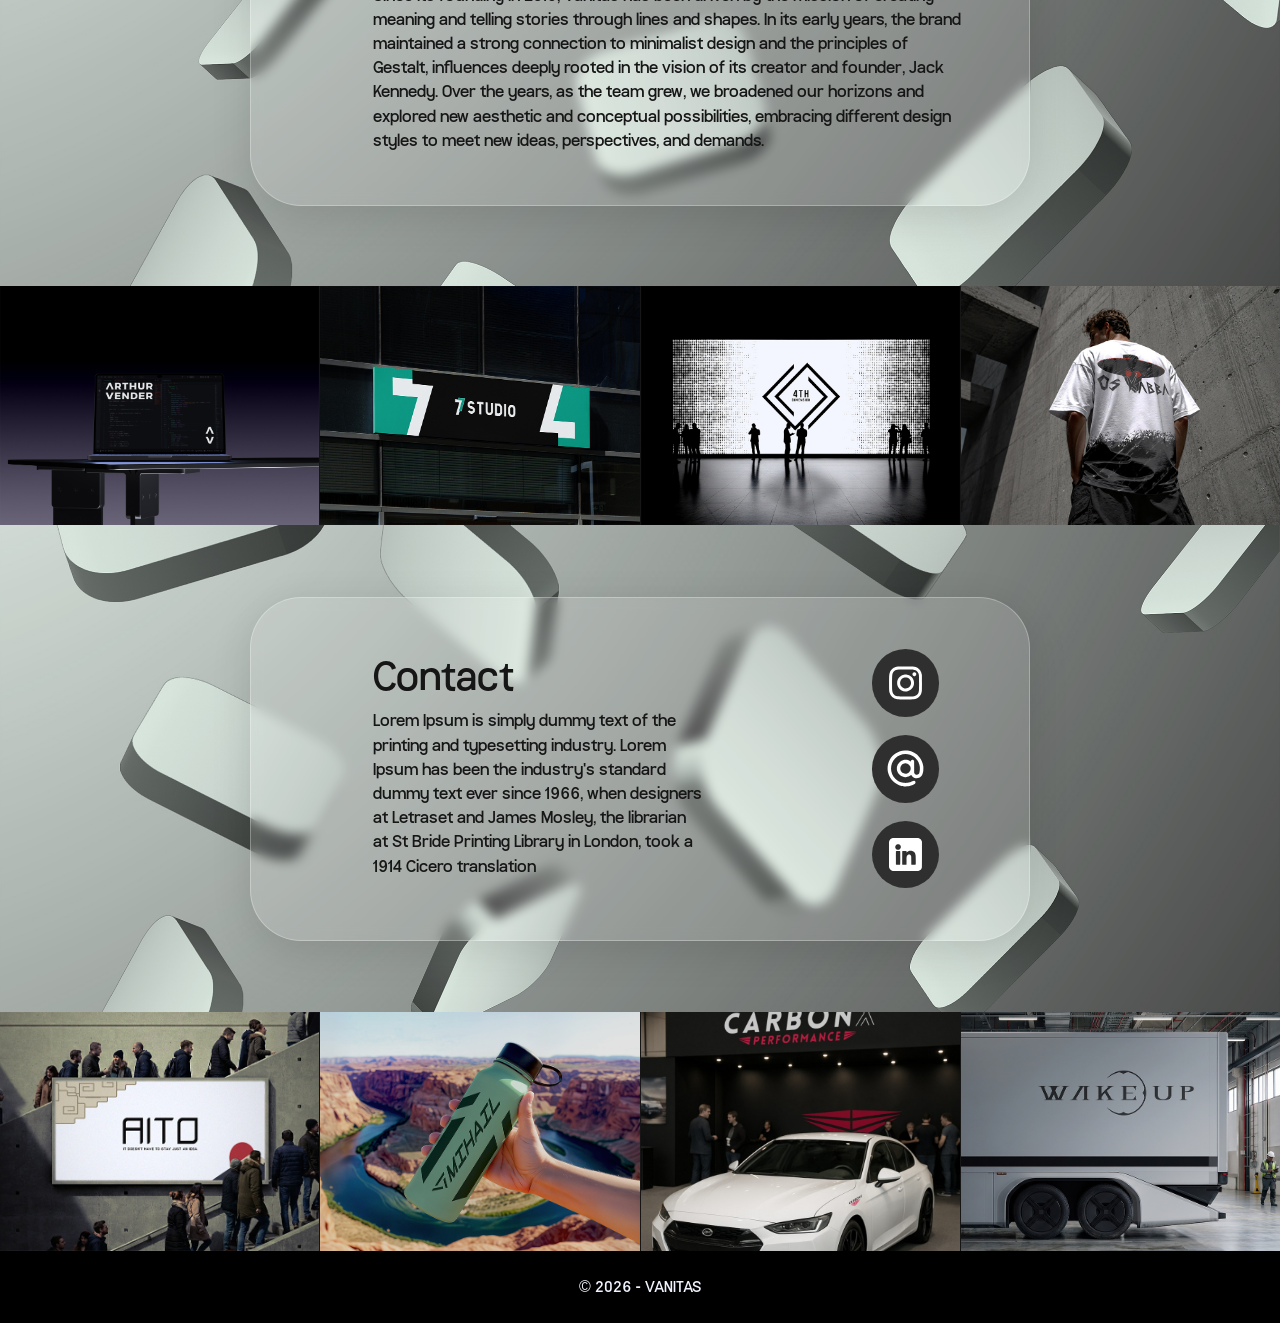
==== commit 36aca96f: "otimização2" ====
--- a/index.html
+++ b/index.html
@@ -23,18 +23,18 @@
         <section class="abo">
             <div class="ccon carr1">
                 <div class="track down">
-                <figure class="slide"><img src="image/slider/lastlab.png" alt=""></figure>
-                <figure class="slide"><img src="image/slider/coffee.png" alt=""></figure>
-                <figure class="slide"><img src="image/slider/darkangle.png" alt=""></figure>
-                <figure class="slide"><img src="image/slider/img4.png" alt=""></figure>
-                <figure class="slide" aria-hidden="true"><img src="image/slider/lastlab.png" alt=""></figure>
+                <figure class="slide"><img src="image/slider/lastlab.jpg" alt=""></figure>
+                <figure class="slide"><img src="image/slider/coffee.jpg" alt=""></figure>
+                <figure class="slide"><img src="image/slider/darkangle.jpg" alt=""></figure>
+                <figure class="slide"><img src="image/slider/img4.jpg" alt=""></figure>
+                <figure class="slide" aria-hidden="true"><img src="image/slider/lastlab.jpg" alt=""></figure>
                 </div>
             </div>
             <div class="ccon carr2">
                 <div class="track up">
                 <figure class="slide"><img src="image/slider2/Screen(3).jpg" alt=""></figure>
                 <figure class="slide"><img src="image/slider2/Exhibition.jpg" alt=""></figure>
-                <figure class="slide"><img src="image/slider2/flavory.png" alt=""></figure>
+                <figure class="slide"><img src="image/slider2/flavory.jpg" alt=""></figure>
                 <figure class="slide"><img src="image/slider2/studio2.jpg" alt=""></figure>
                 <figure class="slide" aria-hidden="true"><img src="image/slider2/Screen(3).jpg" alt=""></figure>
                 </div>
@@ -55,14 +55,14 @@
                 <h2 data-i18n="about_title">About</h2>
                 <p data-i18n="about_text"></p>
             </div>
-            <img class="retrato" src="image/Retrato.png" alt="">
+            <img class="retrato" src="image/Retrato.jpg" alt="">
         </section>
 
         <section class="port-img">
             <img class="imgp" src="image/slider2/Exhibition.jpg" alt="">
-            <img class="imgp" src="image/slider/lastlab.png" alt="">
+            <img class="imgp" src="image/slider/lastlab.jpg" alt="">
             <img class="imgp" src="image/slider2/Screen(3).jpg" alt="">
-            <img class="imgp" src="image/port/dark/dark1.jpg" alt="">
+            <img class="imgp" src="image/slider/darkangle.jpg" alt="">
         </section>
 
         <section class="sec sec-work" id="work">
@@ -98,7 +98,7 @@
         </section>
 
         <section class="port-img">
-            <img class="imgp" src="image/slider2/flavory.png" alt="">
+            <img class="imgp" src="image/slider3/Mockup2.jpg" alt="">
             <img class="imgp" src="image/slider3/Bottle.jpg" alt="">
             <img class="imgp" src="image/slider2/carb1.jpg" alt="">
             <img class="imgp" src="image/slider3/wake.jpg" alt="">
--- a/style/all.css
+++ b/style/all.css
@@ -98,9 +98,9 @@
 
 .sec-work, .sec-contact {
     min-height: clamp(480px, 38vw, 700px); padding: 60px 0;
-    background: url(../image/bg/work.png) center / cover no-repeat, linear-gradient(110deg, #252525 0%, #252525 55%, #12251f 100%);
+    background: url(../image/bg/work.jpg) center / cover no-repeat, linear-gradient(110deg, #252525 0%, #252525 55%, #12251f 100%);
 }
-.sec-contact { background-image: url(../image/bg/contact.png), linear-gradient(110deg, #252525 0%, #252525 55%, #252525 100%); }
+.sec-contact { background-image: url(../image/bg/contact.jpg), linear-gradient(110deg, #252525 0%, #252525 55%, #252525 100%); }
 .glass {
     width: 61%; border-radius: clamp(28px, 4vw, 60px); padding: clamp(32px, 4vw, 64px) 5%;
     background: rgba(255, 255, 255, .14);
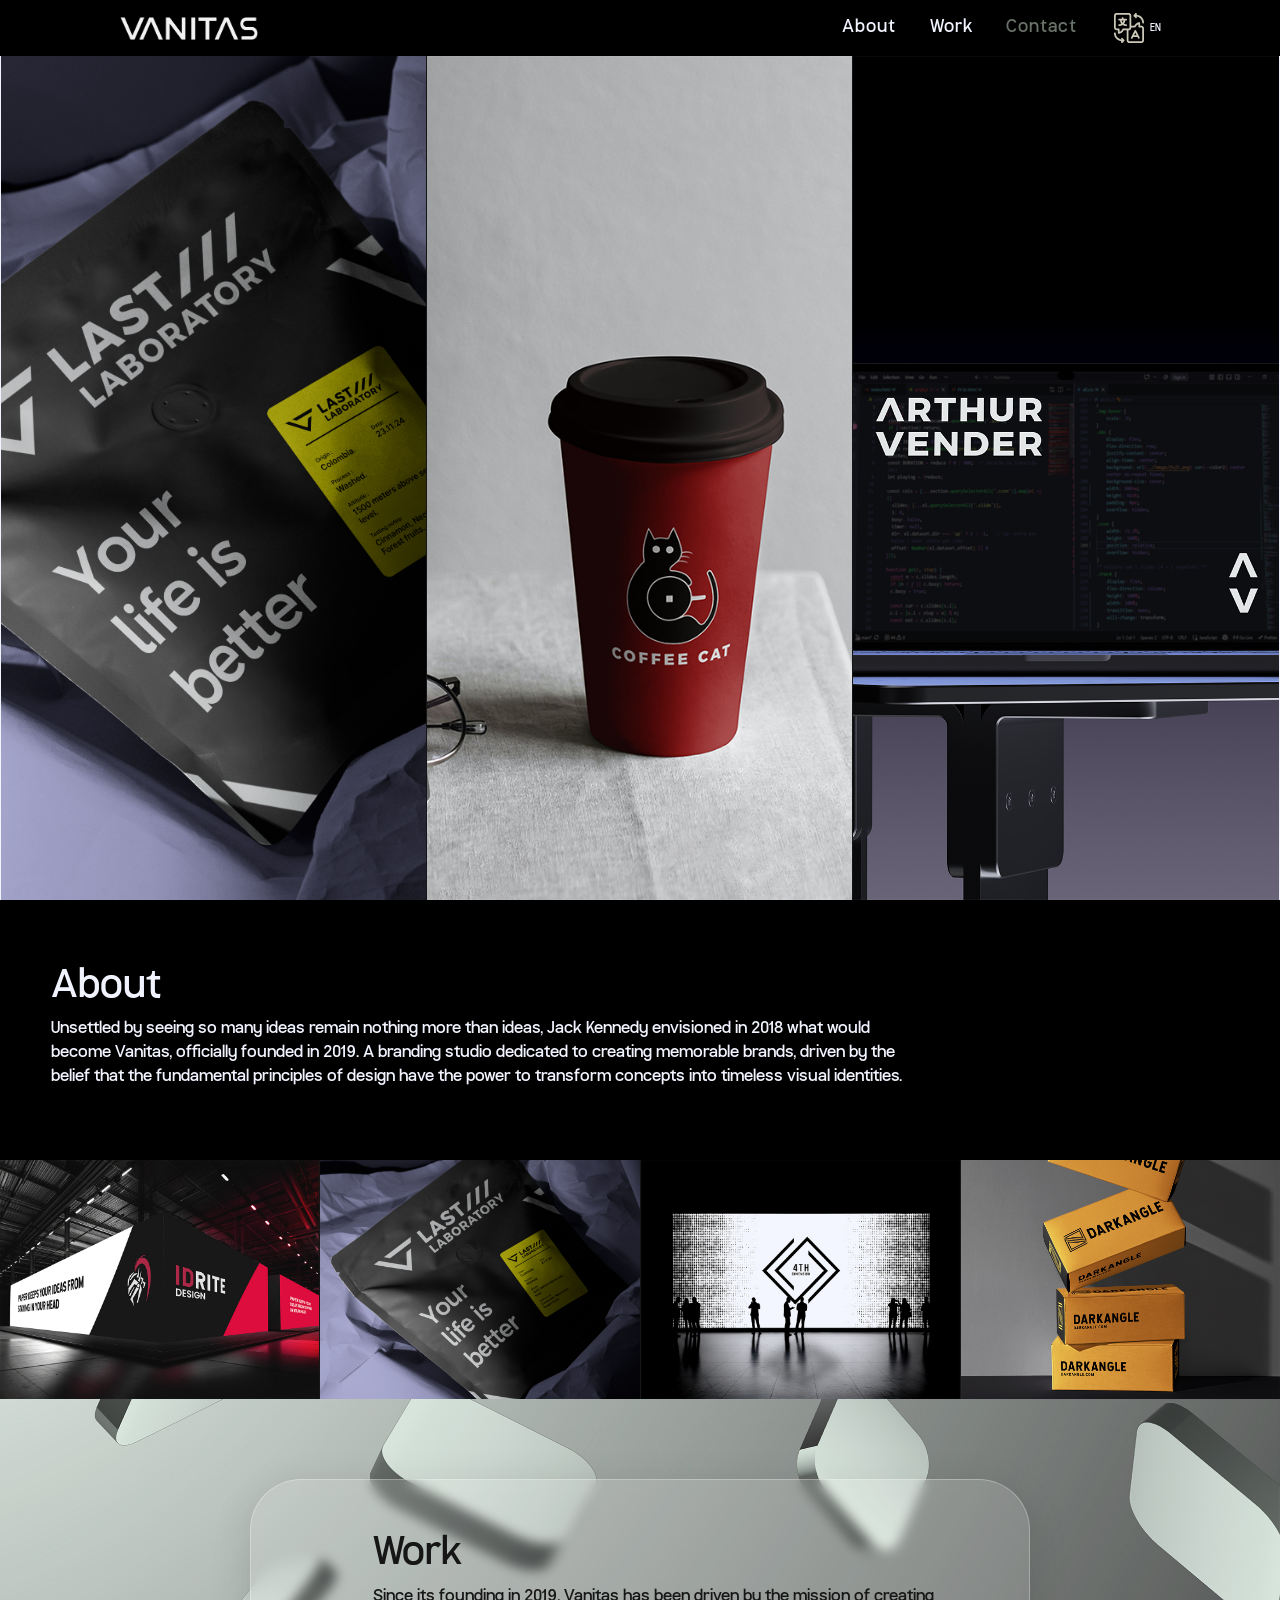
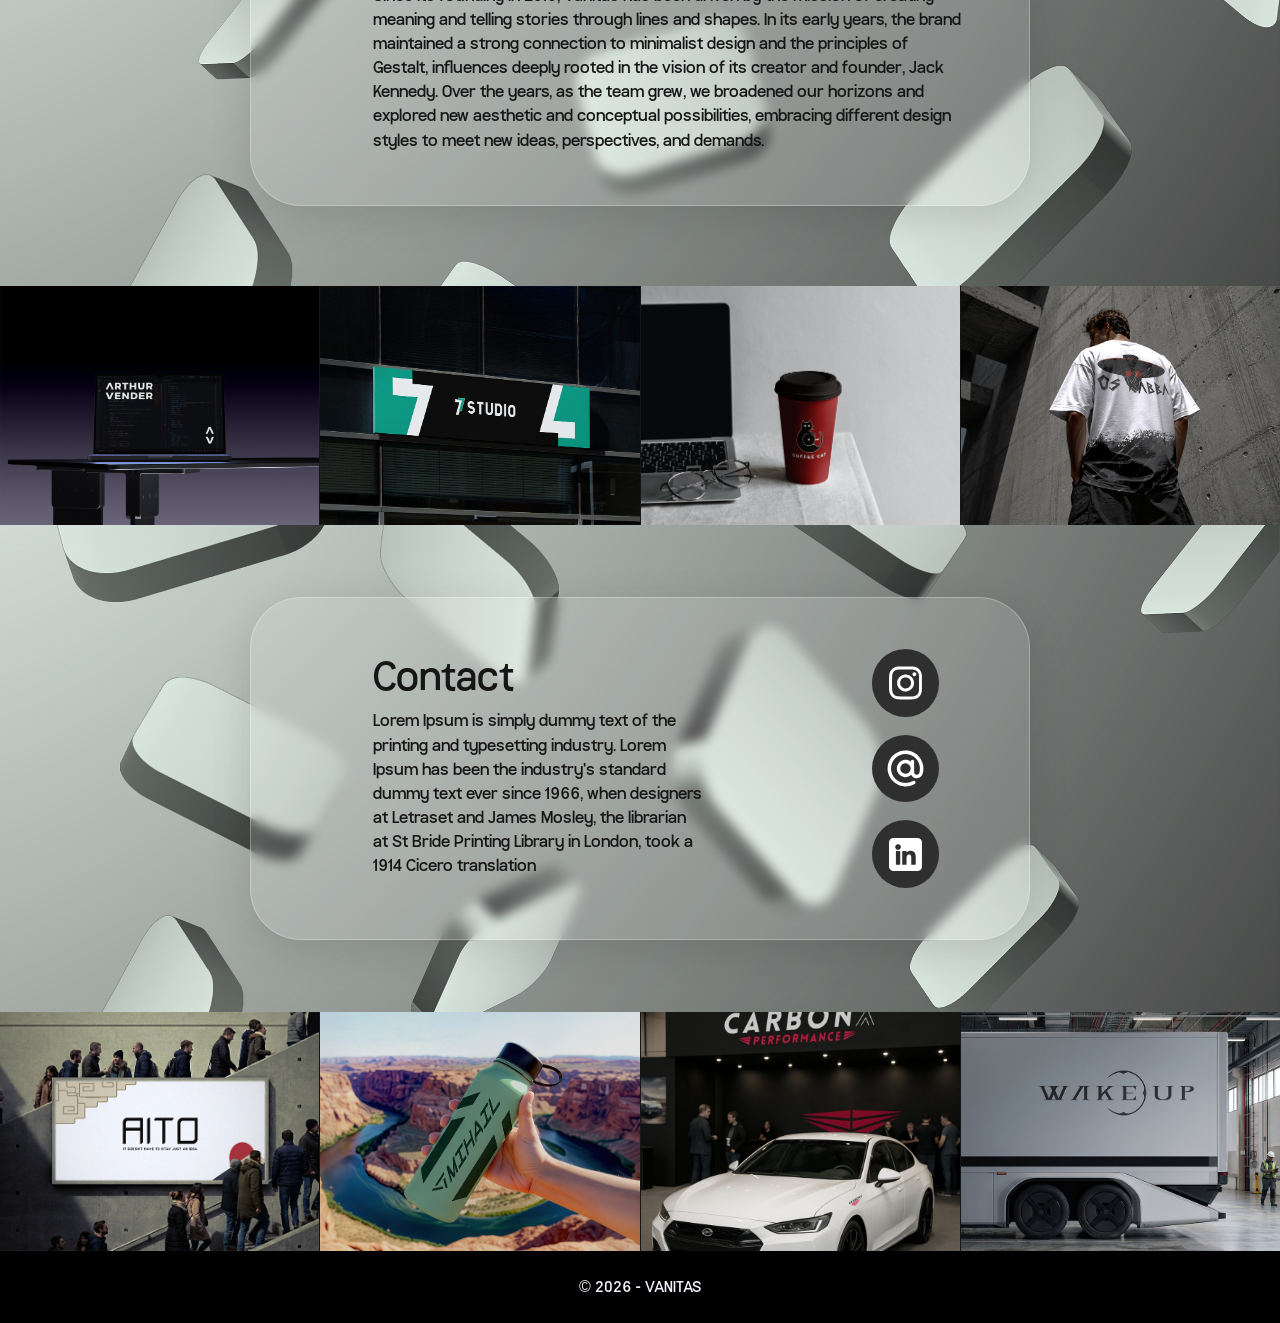
==== commit 86d60fe9: "otimização3" ====
--- a/index.html
+++ b/index.html
@@ -24,25 +24,25 @@
             <div class="ccon carr1">
                 <div class="track down">
                 <figure class="slide"><img src="image/slider/lastlab.jpg" alt=""></figure>
-                <figure class="slide"><img src="image/slider/coffee.jpg" alt=""></figure>
+                <figure class="slide"><img src="image/slider/T-Shirt.jpg" alt=""></figure>
                 <figure class="slide"><img src="image/slider/darkangle.jpg" alt=""></figure>
-                <figure class="slide"><img src="image/slider/img4.jpg" alt=""></figure>
+                <figure class="slide"><img src="image/slider/Screen(3).jpg" alt=""></figure>
                 <figure class="slide" aria-hidden="true"><img src="image/slider/lastlab.jpg" alt=""></figure>
                 </div>
             </div>
             <div class="ccon carr2">
                 <div class="track up">
-                <figure class="slide"><img src="image/slider2/Screen(3).jpg" alt=""></figure>
+                <figure class="slide"><img src="image/slider2/coffee.jpg" alt=""></figure>
                 <figure class="slide"><img src="image/slider2/Exhibition.jpg" alt=""></figure>
                 <figure class="slide"><img src="image/slider2/flavory.jpg" alt=""></figure>
                 <figure class="slide"><img src="image/slider2/studio2.jpg" alt=""></figure>
-                <figure class="slide" aria-hidden="true"><img src="image/slider2/Screen(3).jpg" alt=""></figure>
+                <figure class="slide" aria-hidden="true"><img src="image/slider2/coffee.jpg" alt=""></figure>
                 </div>
             </div>
             <div class="ccon carr3">
                 <div class="track down">
                 <figure class="slide"><img src="image/slider3/macbook.jpg" alt=""></figure>
-                <figure class="slide"><img src="image/slider3/T-Shirt.jpg" alt=""></figure>
+                <figure class="slide"><img src="image/slider3/img4.jpg" alt=""></figure>
                 <figure class="slide"><img src="image/slider3/wake.jpg" alt=""></figure>
                 <figure class="slide"><img src="image/slider3/Bottle.jpg" alt=""></figure>
                 <figure class="slide" aria-hidden="true"><img src="image/slider3/macbook.jpg" alt=""></figure>
@@ -55,13 +55,13 @@
                 <h2 data-i18n="about_title">About</h2>
                 <p data-i18n="about_text"></p>
             </div>
-            <img class="retrato" src="image/Retrato.jpg" alt="">
+            <!-- <img class="retrato" src="image/Retrato.jpg" alt=""> -->
         </section>
 
         <section class="port-img">
             <img class="imgp" src="image/slider2/Exhibition.jpg" alt="">
             <img class="imgp" src="image/slider/lastlab.jpg" alt="">
-            <img class="imgp" src="image/slider2/Screen(3).jpg" alt="">
+            <img class="imgp" src="image/slider/Screen(3).jpg" alt="">
             <img class="imgp" src="image/slider/darkangle.jpg" alt="">
         </section>
 
@@ -77,8 +77,8 @@
         <section class="port-img">
             <img class="imgp" src="image/slider3/macbook.jpg" alt="">
             <img class="imgp" src="image/slider2/studio2.jpg" alt="">
-            <img class="imgp" src="image/slider2/Screen(3).jpg" alt="">
-            <img class="imgp" src="image/slider3/T-Shirt.jpg" alt="">
+            <img class="imgp" src="image/slider2/coffee.jpg" alt="">
+            <img class="imgp" src="image/slider/T-Shirt.jpg" alt="">
         </section>
 
         <section class="sec sec-contact" id="contact">
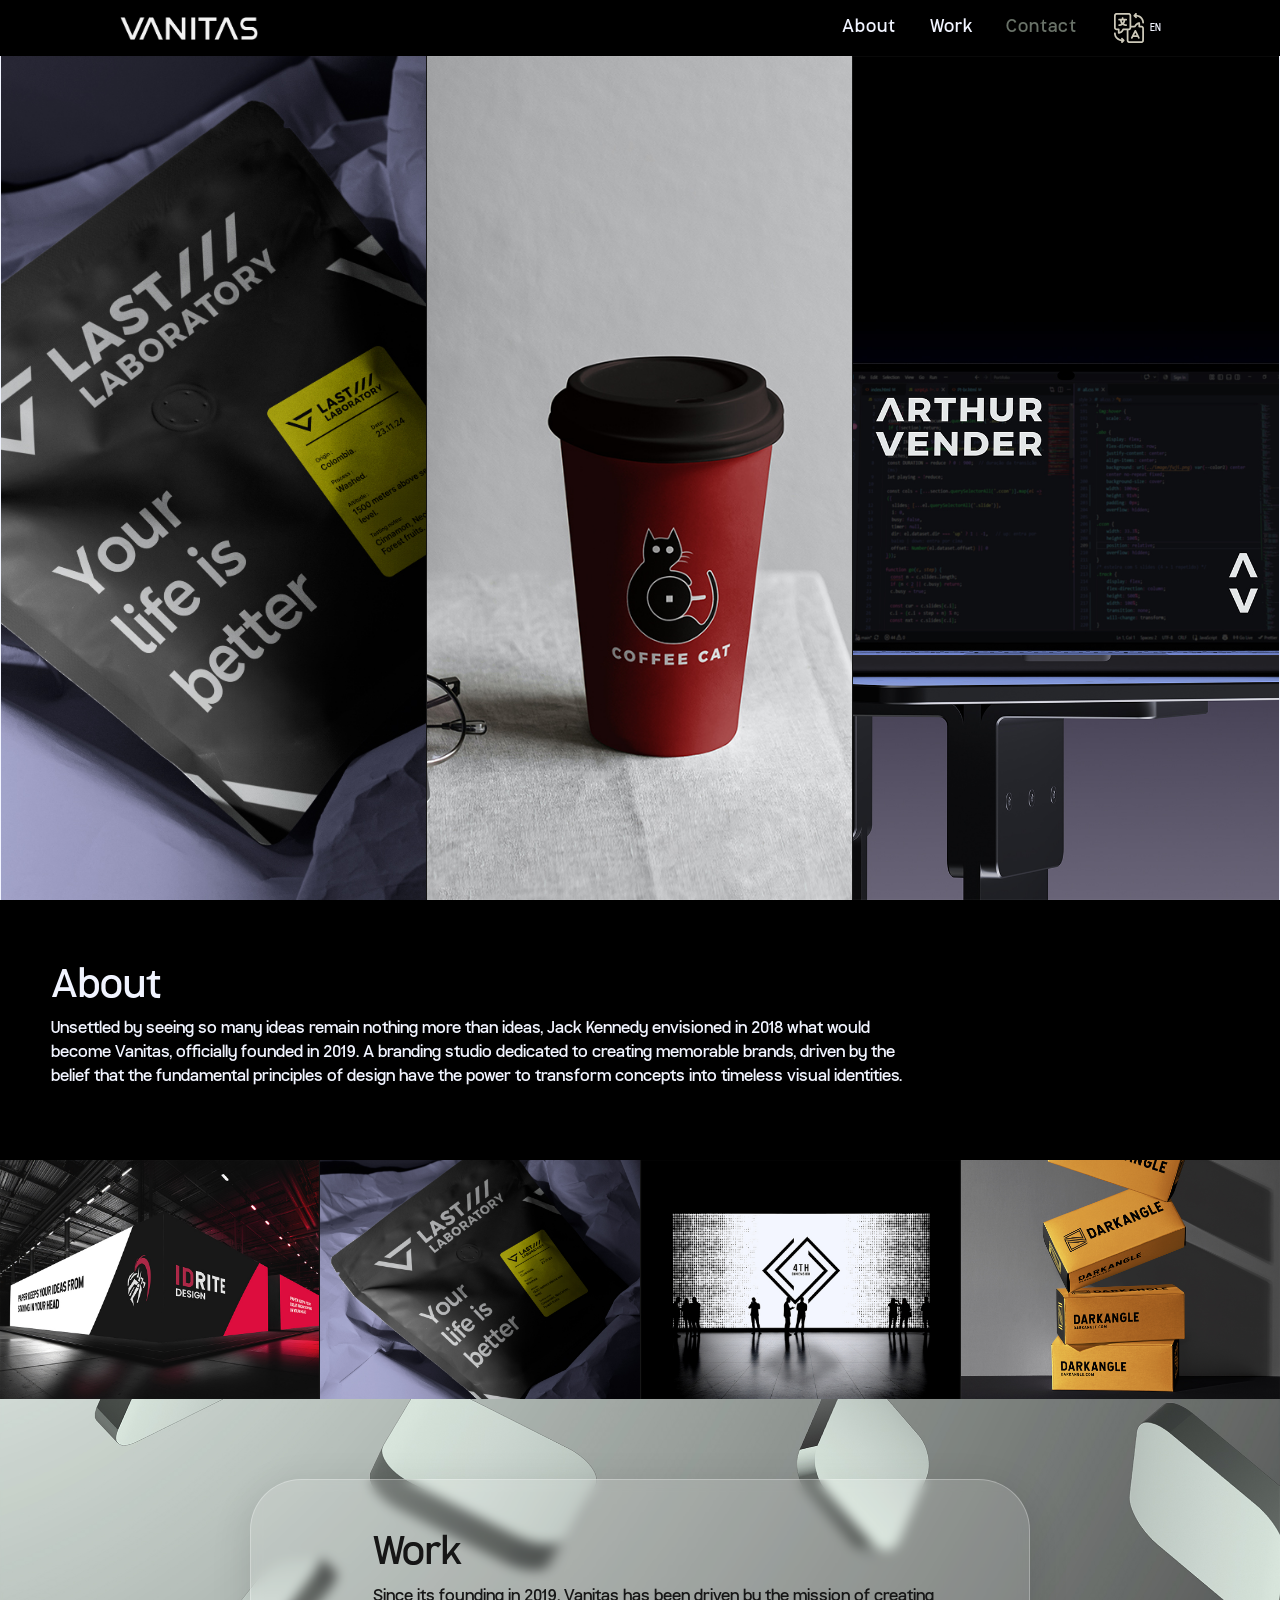
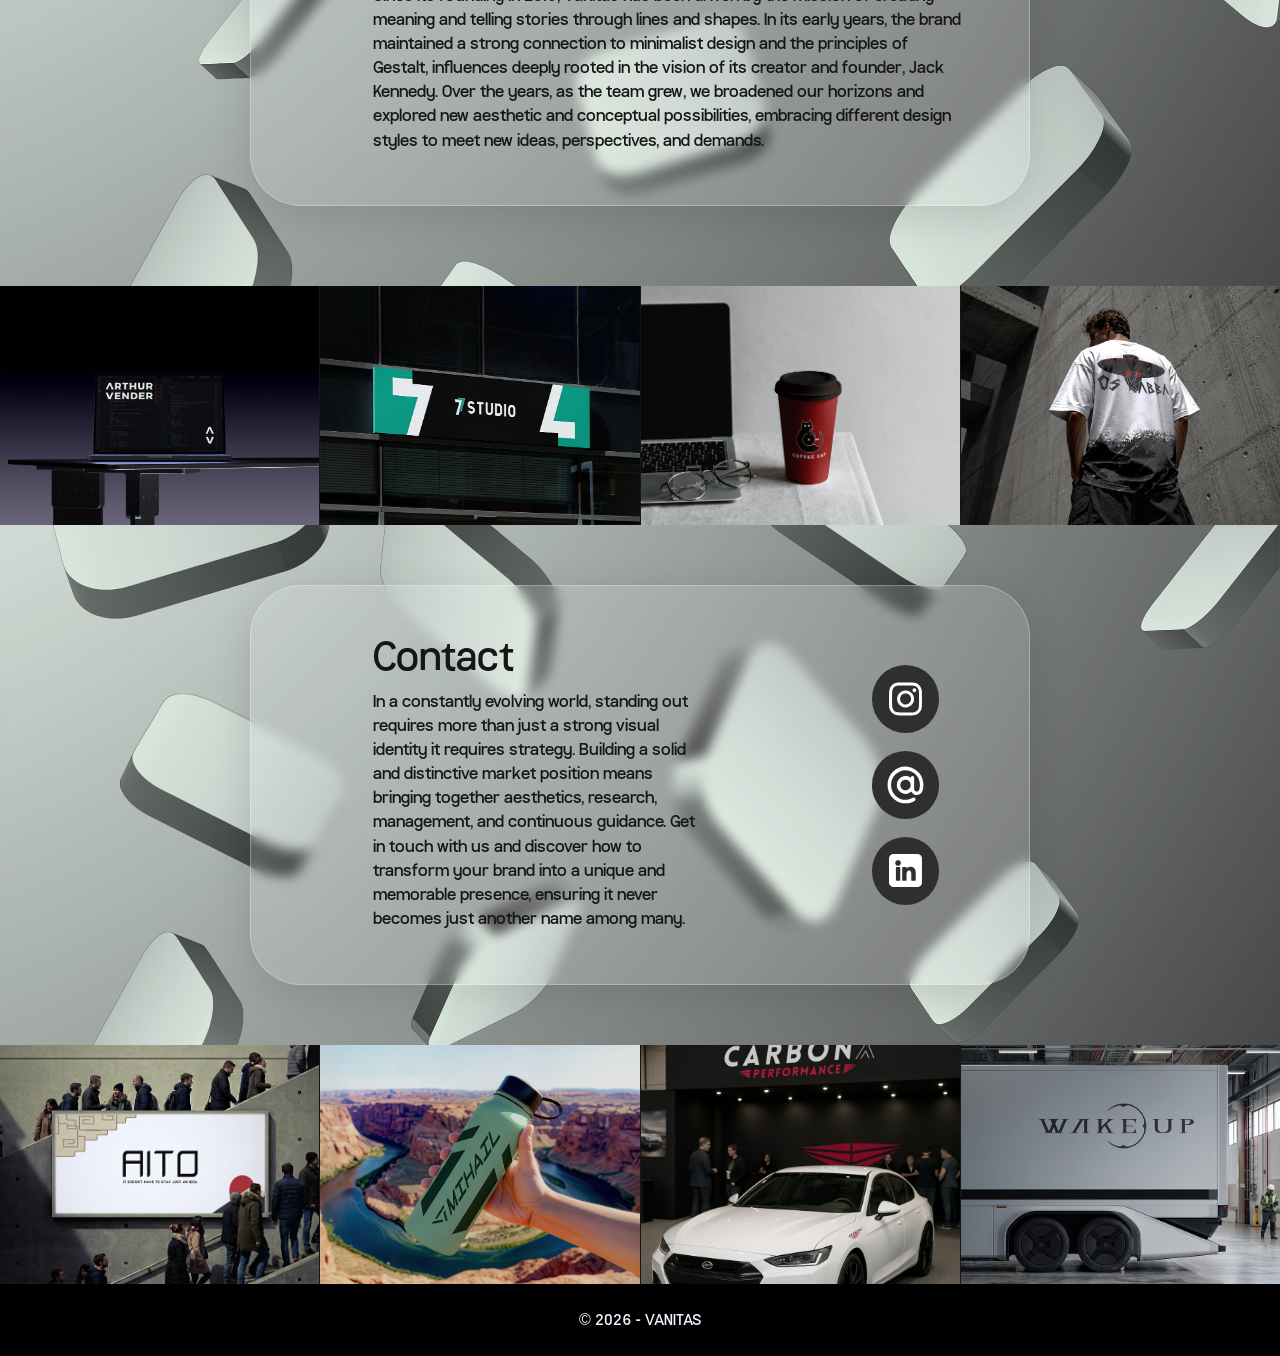
==== commit 6030ce41: "pronto?" ====
--- a/index.html
+++ b/index.html
@@ -4,7 +4,7 @@
     <meta charset="UTF-8">
     <meta name="viewport" content="width=device-width, initial-scale=1.0">
     <title>VANITAS</title>
-    <link rel="shortcut icon" href="image/favicon1.ico" type="image/x-icon">
+    <link rel="shortcut icon" href="image/vanitas2fl.ico" type="image/x-icon">
     <link rel="stylesheet" href="style/all.css">
 </head>
 <body>
@@ -89,9 +89,9 @@
                         <p data-i18n="contact_text"></p>
                     </div>
                     <div class="social">
-                        <a class="soc insta" href="https://www.instagram.com/aittobranding/" target="_blank" rel="noopener" aria-label="Instagram"><img src="image/instagram.svg" alt=""></a>
-                        <a class="soc" href="mailto:aittobranding@gmail.com" aria-label="E-mail"><img src="image/arroba.svg" alt=""></a>
-                        <a class="soc lin" href="mailto:aittobranding@gmail.com" aria-label="E-mail"><img src="image/linkedin.svg" alt=""></a>
+                        <a class="soc insta" href="https://www.instagram.com/vanitasbranding/" target="_blank" rel="noopener" aria-label="Instagram"><img src="image/instagram.svg" alt=""></a>
+                        <a class="soc" href="mailto:vanitasbranding@gmail.com" aria-label="E-mail" target="_blank"><img src="image/arroba.svg" alt=""></a>
+                        <a class="soc lin" href="https://www.linkedin.com/in/vanitas-branding-4584013aa/" aria-label="Linkedin" target="_blank"><img src="image/linkedin.svg" alt=""></a>
                     </div>
                 </div>
             </div>
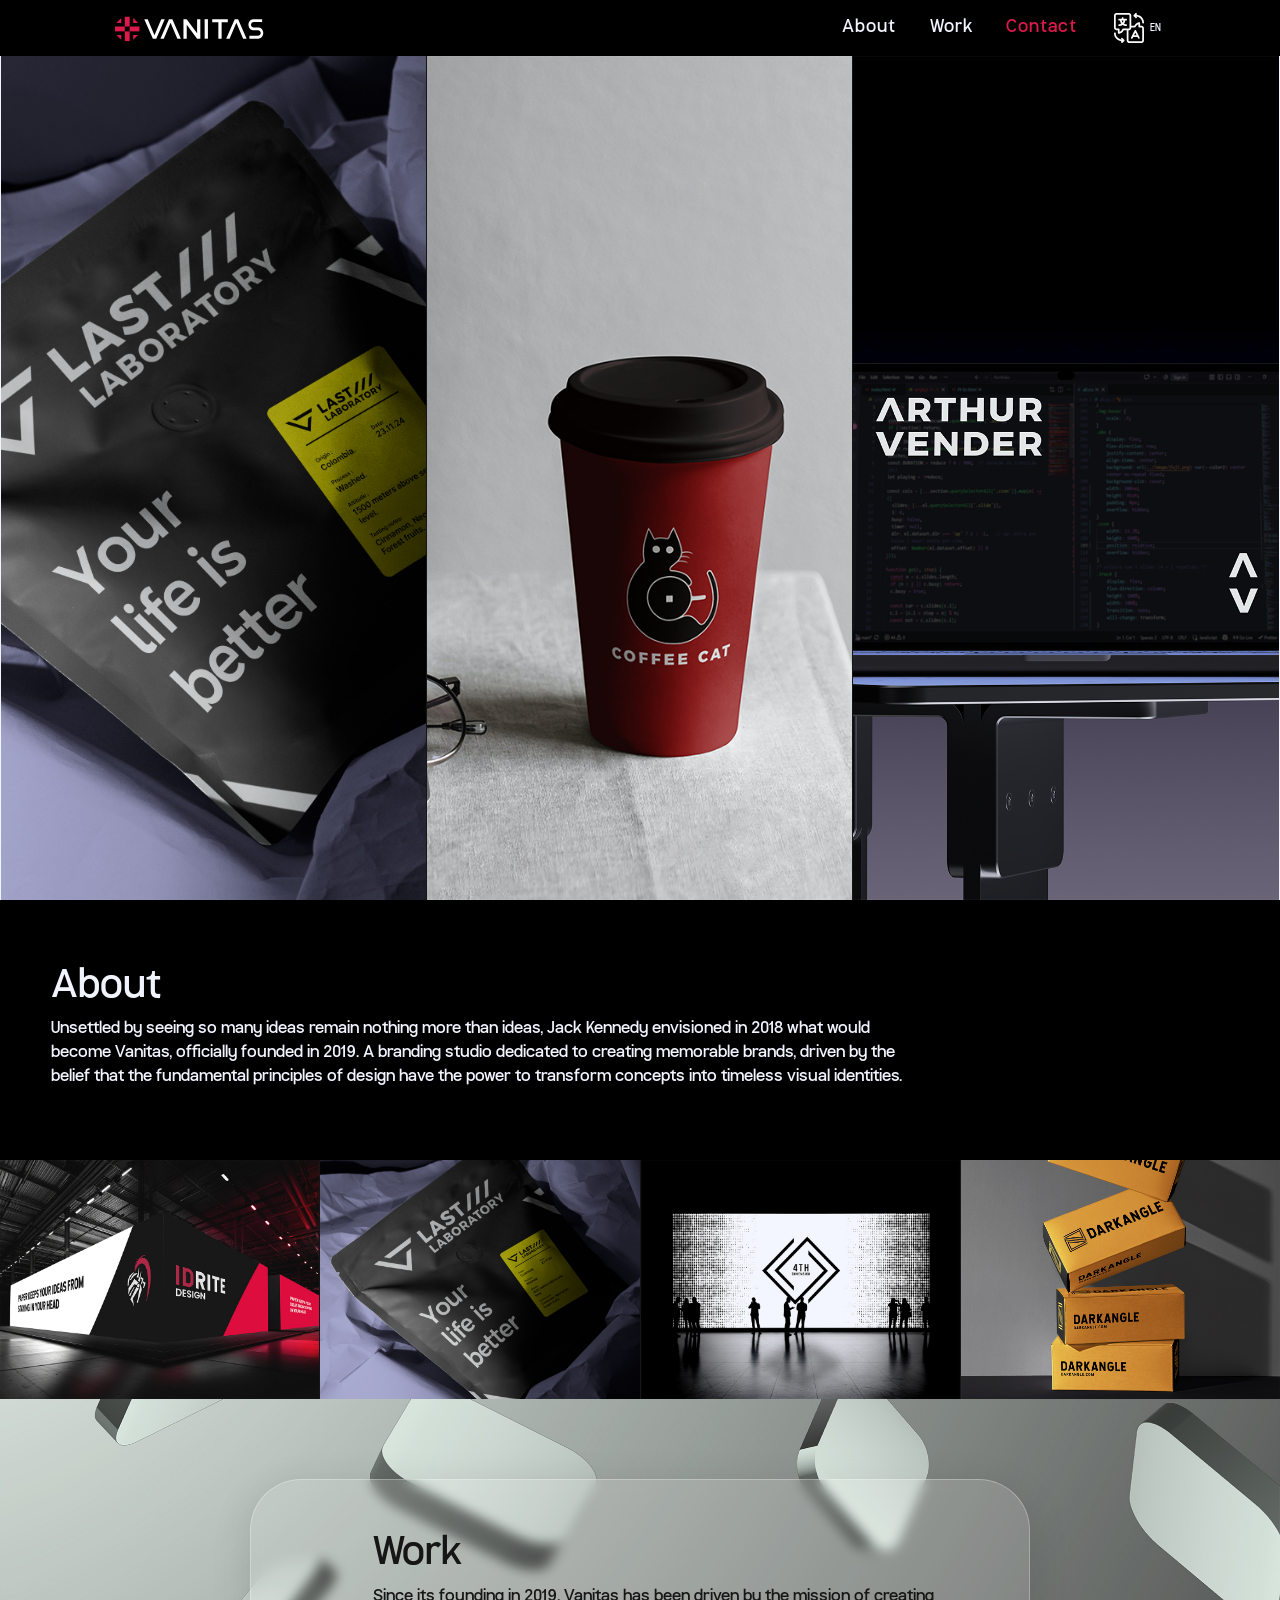
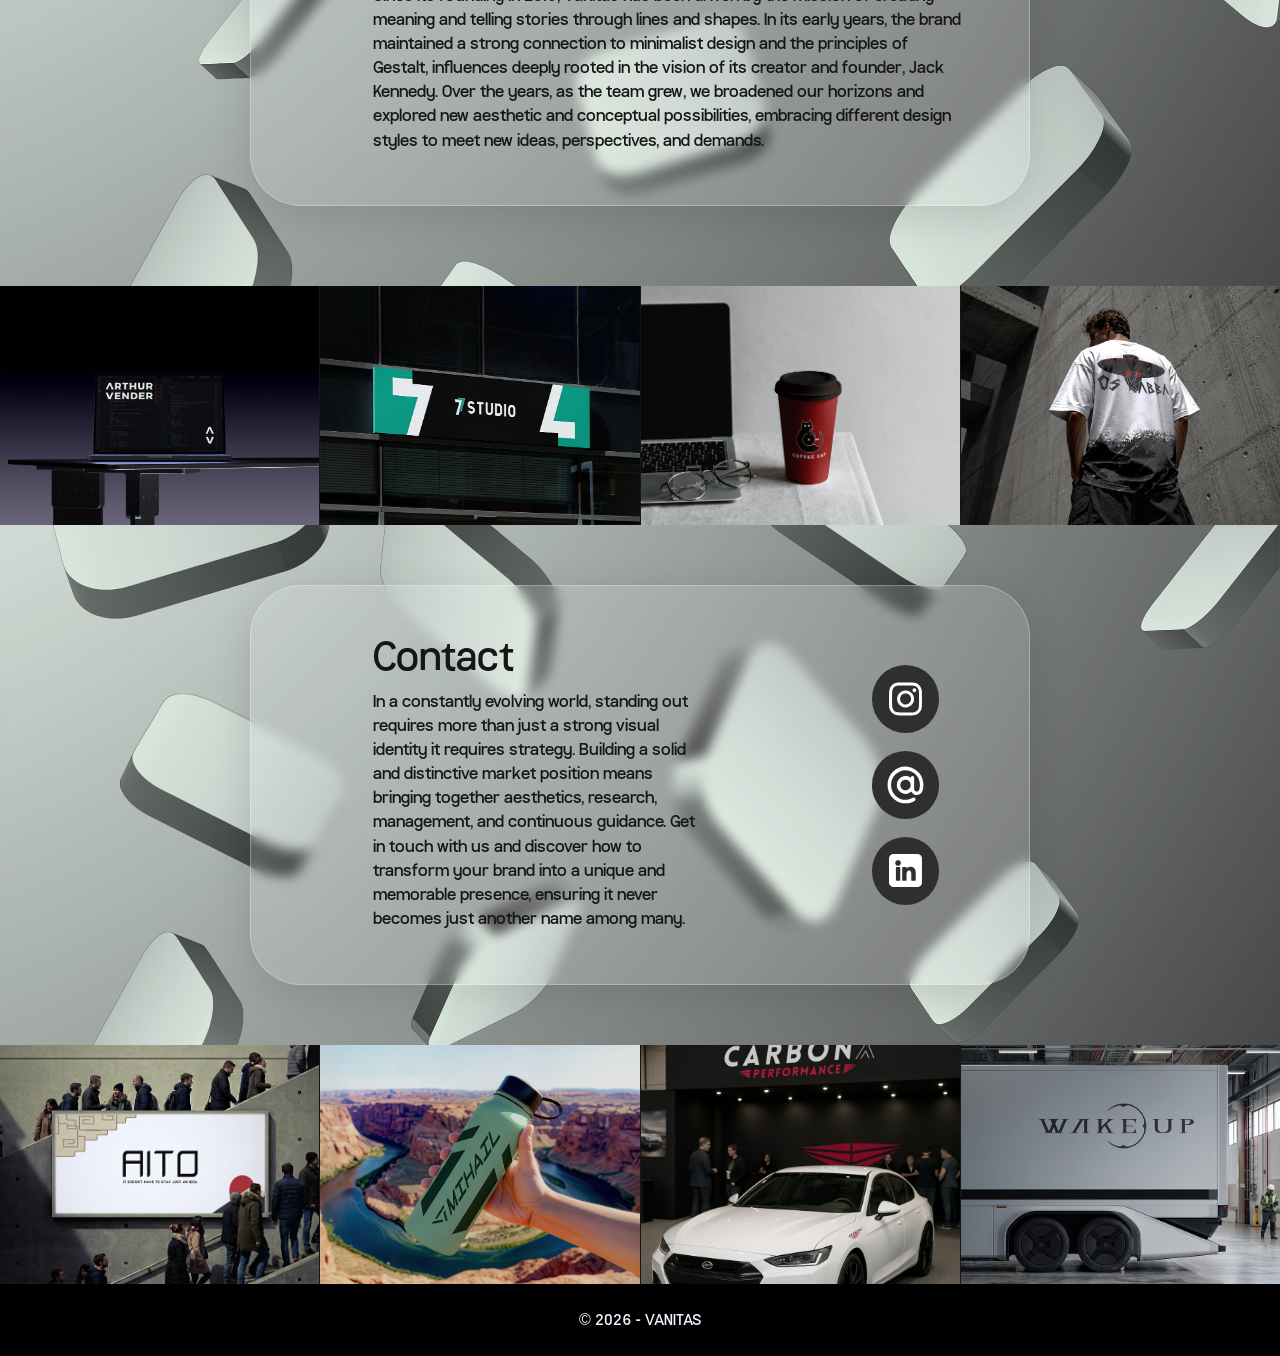
==== commit 5704ef37: "icone da logo e alteração da cor" ====
--- a/index.html
+++ b/index.html
@@ -4,12 +4,12 @@
     <meta charset="UTF-8">
     <meta name="viewport" content="width=device-width, initial-scale=1.0">
     <title>VANITAS</title>
-    <link rel="shortcut icon" href="image/vanitas2fl.ico" type="image/x-icon">
+    <link rel="shortcut icon" href="image/icon2.ico" type="image/x-icon">
     <link rel="stylesheet" href="style/all.css">
 </head>
 <body>
     <nav>
-        <a href="#top" class="logo-link"><img src="image/vanitas.png" alt="VANITAS" class="logo"></a>
+        <a href="#top" class="logo-link"><img src="image/vanitaslogo.svg" alt="VANITAS" class="logo"></a>
         <div class="menu">
             <a href="#about" data-i18n="nav_about">About</a>
             <a href="#work" data-i18n="nav_work">Work</a>
--- a/style/all.css
+++ b/style/all.css
@@ -6,7 +6,7 @@
 :root {
     --color1: #0a0a0a;
     --color2: #f1f4ff;
-    --color3: #697268;
+    --color3: #db1a4a;
     --color4: #161616;
     --nav-h: 56px;
 }
@@ -41,7 +41,7 @@
     display: flex; align-items: center; gap: 6px;
     background: none; border: 0; cursor: pointer; padding: 4px;
 }
-.lang-btn img { width: 30px; height: 30px; filter: invert(1); }
+.lang-btn img { width: 30px; height: 30px; }
 .lang-btn span { color: var(--color2); font-size: .8em; text-transform: none; min-width: 2.2em; text-align: left; }
 .lang-btn:hover img { transform: scale(1.1); }
 .lang-btn:focus-visible, nav a:focus-visible { outline: 2px solid var(--color3); outline-offset: 3px; }
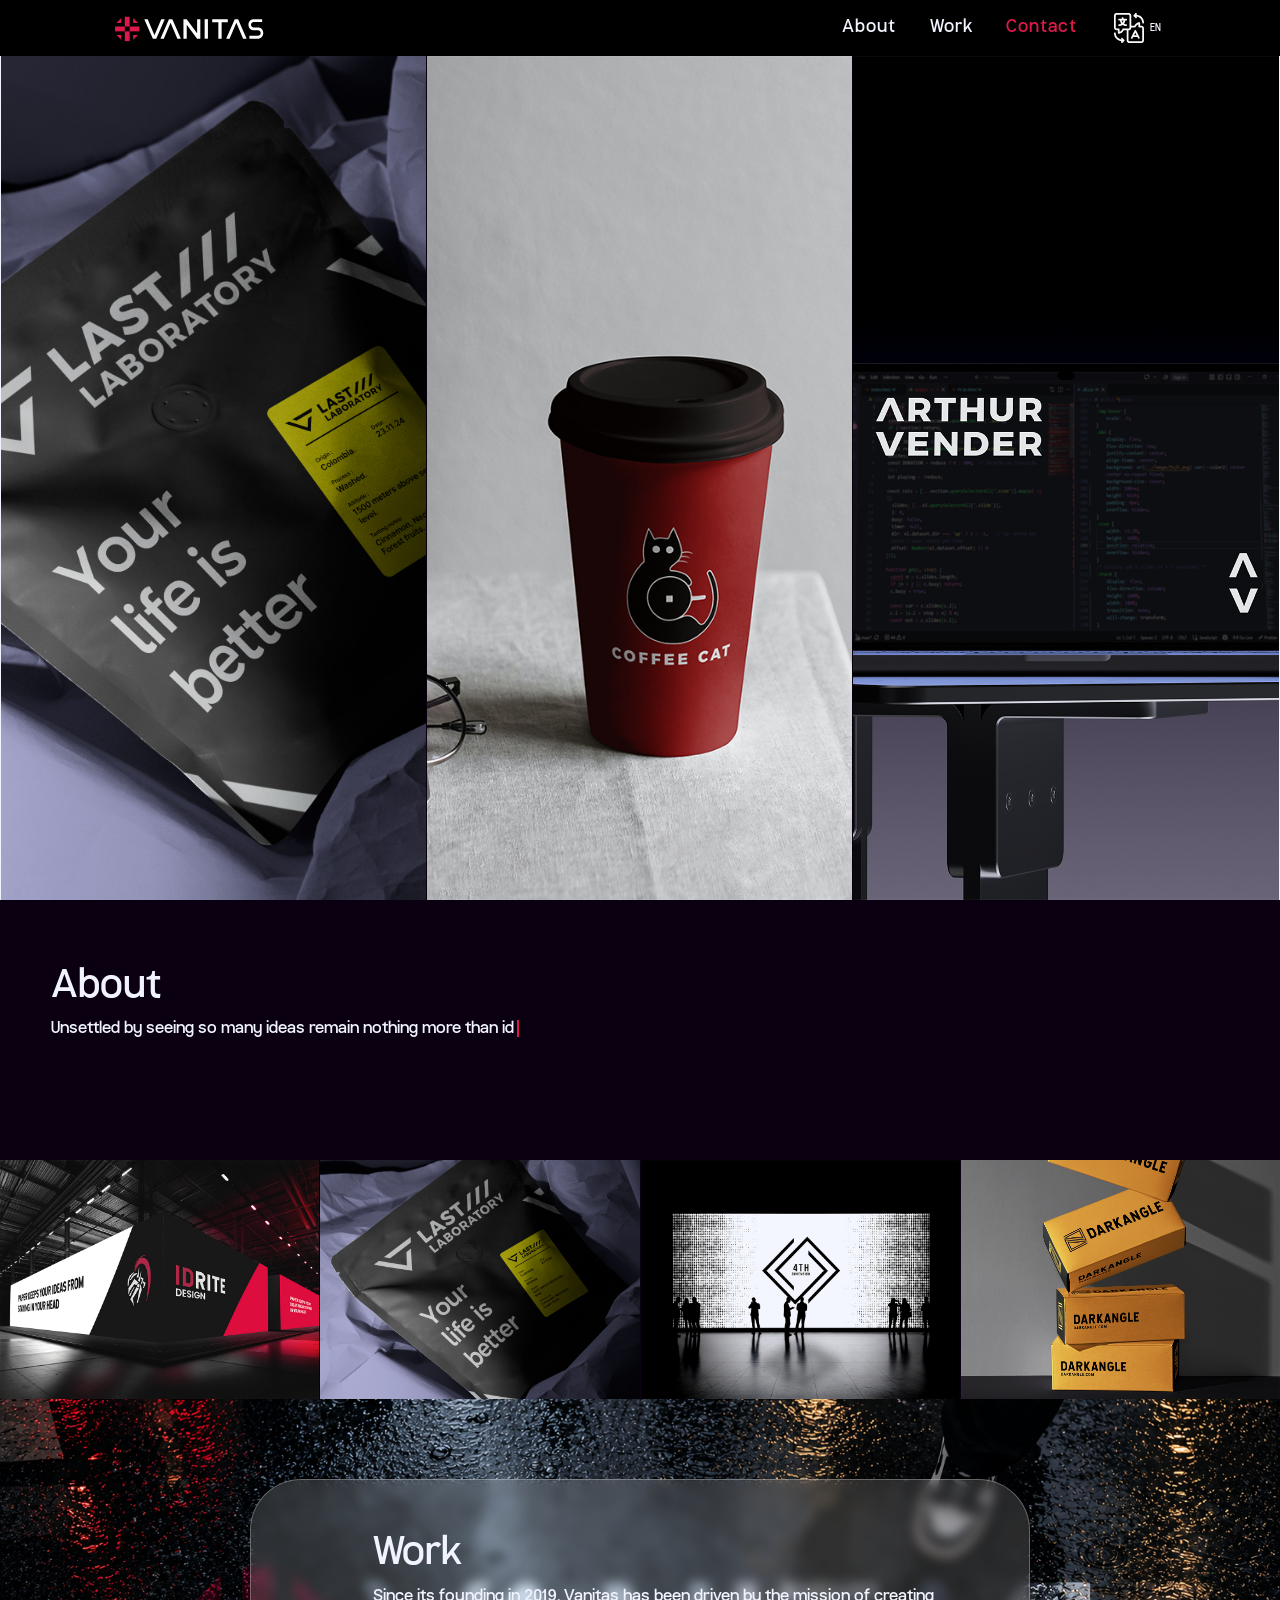
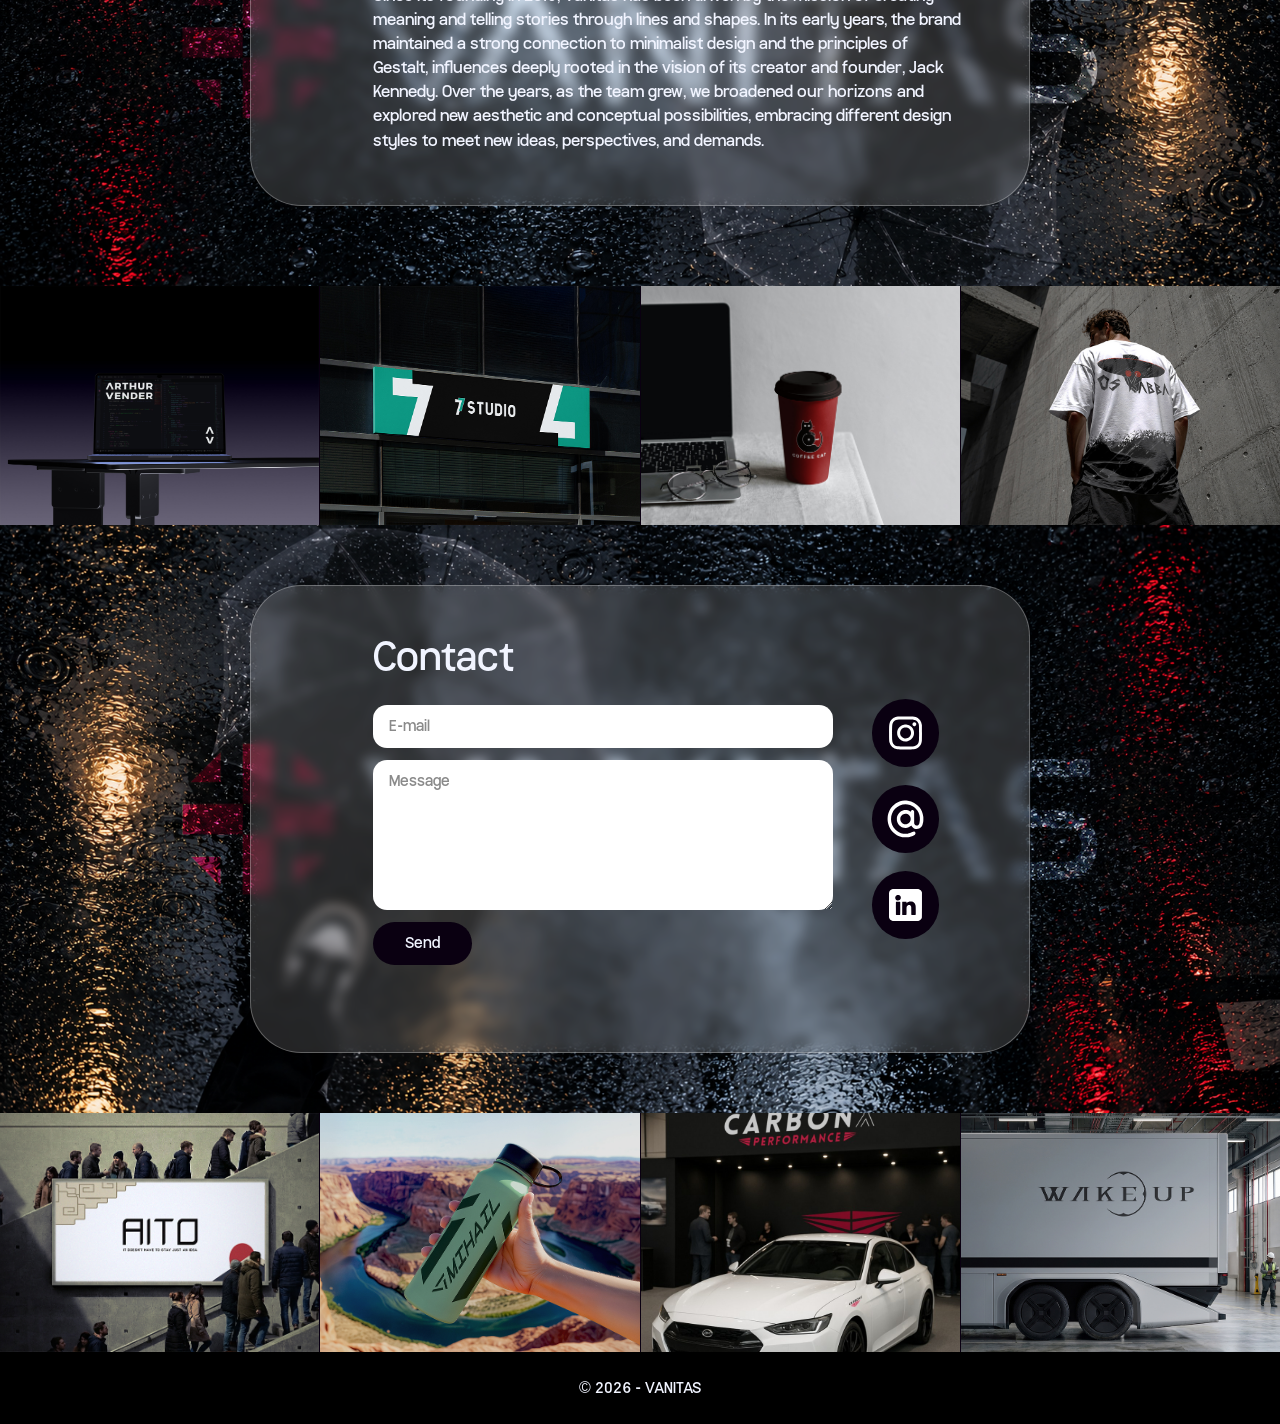
==== commit 89b49c81: "text animation and contact form" ====
--- a/index.html
+++ b/index.html
@@ -53,7 +53,7 @@
         <section class="sec sec-about" id="about">
             <div class="about-txt">
                 <h2 data-i18n="about_title">About</h2>
-                <p data-i18n="about_text"></p>
+                <p data-i18n="about_text" data-typewriter></p>
             </div>
             <!-- <img class="retrato" src="image/Retrato.jpg" alt=""> -->
         </section>
@@ -86,7 +86,13 @@
                 <div class="glass-txt contact-row">
                     <div class="contact-txt">
                         <h2 data-i18n="contact_title">Contact</h2>
-                        <p data-i18n="contact_text"></p>
+                        <form id="contactForm" class="contact-form">
+                            <input type="email" name="email" data-i18n-ph="form_email" placeholder="E-mail" autocomplete="email" required>
+                            <textarea name="message" data-i18n-ph="form_message" placeholder="Message" required></textarea>
+                            <input type="text" name="_honey" class="hp" tabindex="-1" autocomplete="off" aria-hidden="true">
+                            <button type="submit" class="send-btn" data-i18n="form_send">Send</button>
+                            <p id="formStatus" class="form-status" role="status" aria-live="polite"></p>
+                        </form>
                     </div>
                     <div class="social">
                         <a class="soc insta" href="https://www.instagram.com/vanitasbranding/" target="_blank" rel="noopener" aria-label="Instagram"><img src="image/instagram.svg" alt=""></a>
@@ -109,4 +115,4 @@
     </footer>
     <script src="js/lang.js"></script>
 </body>
-</html>
+</html>
--- a/style/all.css
+++ b/style/all.css
@@ -4,10 +4,10 @@
     src: local("halfre"), url("../font/halfre.otf") format("opentype");
 }
 :root {
-    --color1: #0a0a0a;
+    --color1: #0a0011;
     --color2: #f1f4ff;
     --color3: #db1a4a;
-    --color4: #161616;
+    /* --color4: #0a0011; */
     --nav-h: 56px;
 }
 * {
@@ -15,7 +15,7 @@
     margin: 0;
     padding: 0;
     box-sizing: border-box;
-    color: var(--color4);
+    color: var(--color2);
     transition: .2s;
     text-transform: uppercase;
 }
@@ -23,7 +23,7 @@
 ::-webkit-scrollbar { display: none; }
 body { background: var(--color2); overflow-x: hidden; padding-top: var(--nav-h); }
 a { text-decoration: none; color: var(--color1); letter-spacing: 3px; }
-::selection { background: var(--color4); color: var(--color3); }
+::selection { background: var(--color1); color: var(--color3); }
 section { display: flex; flex-direction: column; align-items: center; justify-content: center; width: 100%; }
 
 /* NAV */
@@ -54,7 +54,7 @@
     height: calc(100vh - var(--nav-h));
     overflow: hidden;
 }
-.ccon { width: 33.3%; height: 100%; position: relative; overflow: hidden; border-right: 1px solid var(--color4); background: #e1e1e1; }
+.ccon { width: 33.3%; height: 100%; position: relative; overflow: hidden; border-right: 1px solid var(--color1); background: #e1e1e1; }
 .ccon:last-child { border-right: 0; }
 .track { display: flex; flex-direction: column; height: 500%; width: 100%; transition: none; will-change: transform; }
 .track.up   { animation: subir 10s ease-in-out infinite; }
@@ -86,7 +86,7 @@
 .sec *, .sec { text-transform: none; }
 .sec-about {
     flex-direction: row; justify-content: space-between; align-items: stretch;
-    background: url(../image/bg/about.png) center / cover no-repeat, #000;
+    background: var(--color1);
     padding: clamp(40px, 5vw, 80px) 11% 0 4%;
     min-height: clamp(260px, 20vw, 340px);
 }
@@ -98,9 +98,9 @@
 
 .sec-work, .sec-contact {
     min-height: clamp(480px, 38vw, 700px); padding: 60px 0;
-    background: url(../image/bg/work.jpg) center / cover no-repeat, linear-gradient(110deg, #252525 0%, #252525 55%, #12251f 100%);
-}
-.sec-contact { background-image: url(../image/bg/contact.jpg), linear-gradient(110deg, #252525 0%, #252525 55%, #252525 100%); }
+    background: url(../image/bg/contact.png) center / cover no-repeat, linear-gradient(110deg, #252525 0%, #252525 55%, #12251f 100%);
+}
+.sec-contact { background-image: url(../image/bg/work.png), linear-gradient(110deg, #252525 0%, #252525 55%, #252525 100%); }
 .glass {
     width: 61%; border-radius: clamp(28px, 4vw, 60px); padding: clamp(32px, 4vw, 64px) 5%;
     background: rgba(255, 255, 255, .14);
@@ -116,7 +116,7 @@
 .soc {
     display: flex; align-items: center; justify-content: center;
     width: clamp(56px, 5.3vw, 80px); height: clamp(56px, 5.3vw, 80px);
-    background: #2f2f2f; border-radius: 50%;
+    background: var(--color1); border-radius: 50%;
 }
 .soc img { width: 55%; height: 55%; object-fit: contain;}
 .insta img {width: 65%; height: 65%;}
@@ -124,10 +124,49 @@
 .soc:hover { transform: scale(1.08); }
 .soc:focus-visible { outline: 2px solid var(--color2); outline-offset: 3px; }
 
+/* ===== MÁQUINA DE ESCREVER (About) ===== */
+[data-typewriter] { position: relative; }
+.tw-ghost { visibility: hidden; }
+.tw-live { position: absolute; inset: 0; }
+.tw-live.typing::after {
+    content: ""; display: inline-block; width: 2px; height: 1em;
+    margin-left: 3px; vertical-align: text-bottom;
+    background: var(--color3); animation: piscar .7s steps(1) infinite;
+}
+@keyframes piscar { 50% { opacity: 0; } }
+
+/* ===== FORMULÁRIO DE CONTATO ===== */
+.contact-txt { max-width: 460px; flex: 1; }
+.contact-form { display: flex; flex-direction: column; gap: 12px; margin-top: 22px; }
+.contact-form input,
+.contact-form textarea {
+    width: 100%; padding: 12px 16px; border: 0; border-radius: 14px;
+    background: #fff; color: var(--color1); font-size: 1em; outline: none;
+}
+.contact-form textarea { height: 150px; resize: vertical; }
+.contact-form ::placeholder { color: #8a8a8a; opacity: 1; }
+.contact-form input:focus-visible,
+.contact-form textarea:focus-visible { box-shadow: 0 0 0 2px var(--color3); }
+.contact-form .hp { position: absolute; left: -9999px; width: 1px; height: 1px; opacity: 0; }
+.send-btn {
+    align-self: flex-start; padding: 12px 32px; border: 0; border-radius: 999px;
+    background: var(--color1); color: var(--color2); font-size: 1em; cursor: pointer;
+}
+.send-btn:hover { background: var(--color3); transform: scale(1.04); }
+.send-btn:disabled { opacity: .6; cursor: wait; transform: none; }
+.send-btn:focus-visible { outline: 2px solid var(--color2); outline-offset: 3px; }
+.form-status { min-height: 1.4em; font-size: .95em; }
+.form-status[data-state="ok"] { color: #9dffcf; }
+.form-status[data-state="error"] { color: #ffb3c4; }
+
+@media (max-width: 700px) {
+    .contact-txt { max-width: 100%; width: 100%; }
+}
+
 /* GRADE ESTÁTICA */
 .port-img {
     display: grid; grid-template-columns: repeat(4, 1fr); gap: 1px;
-    width: 100%; background: var(--color4);
+    width: 100%; background: var(--color1);
 }
 .imgp { width: 100%; aspect-ratio: 4 / 3; object-fit: cover; display: block; background: #dcdcdc; }
 
